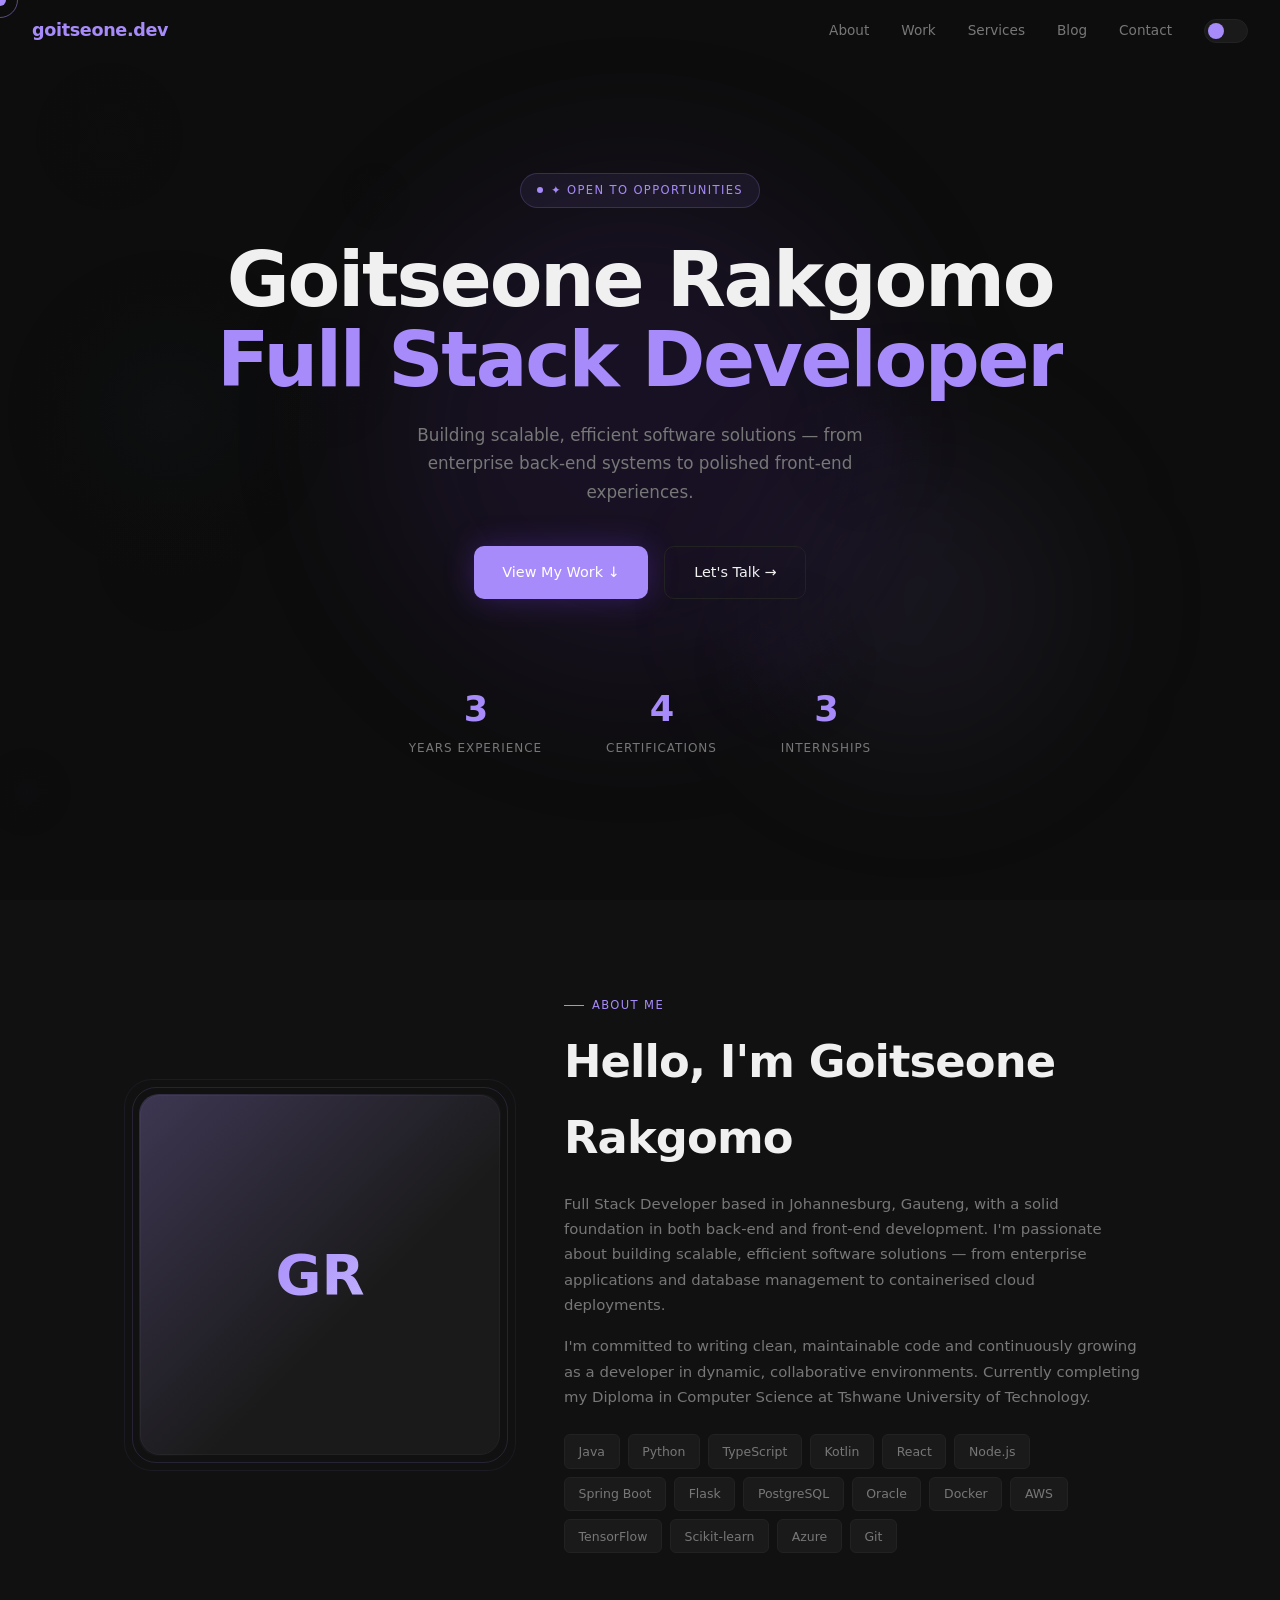
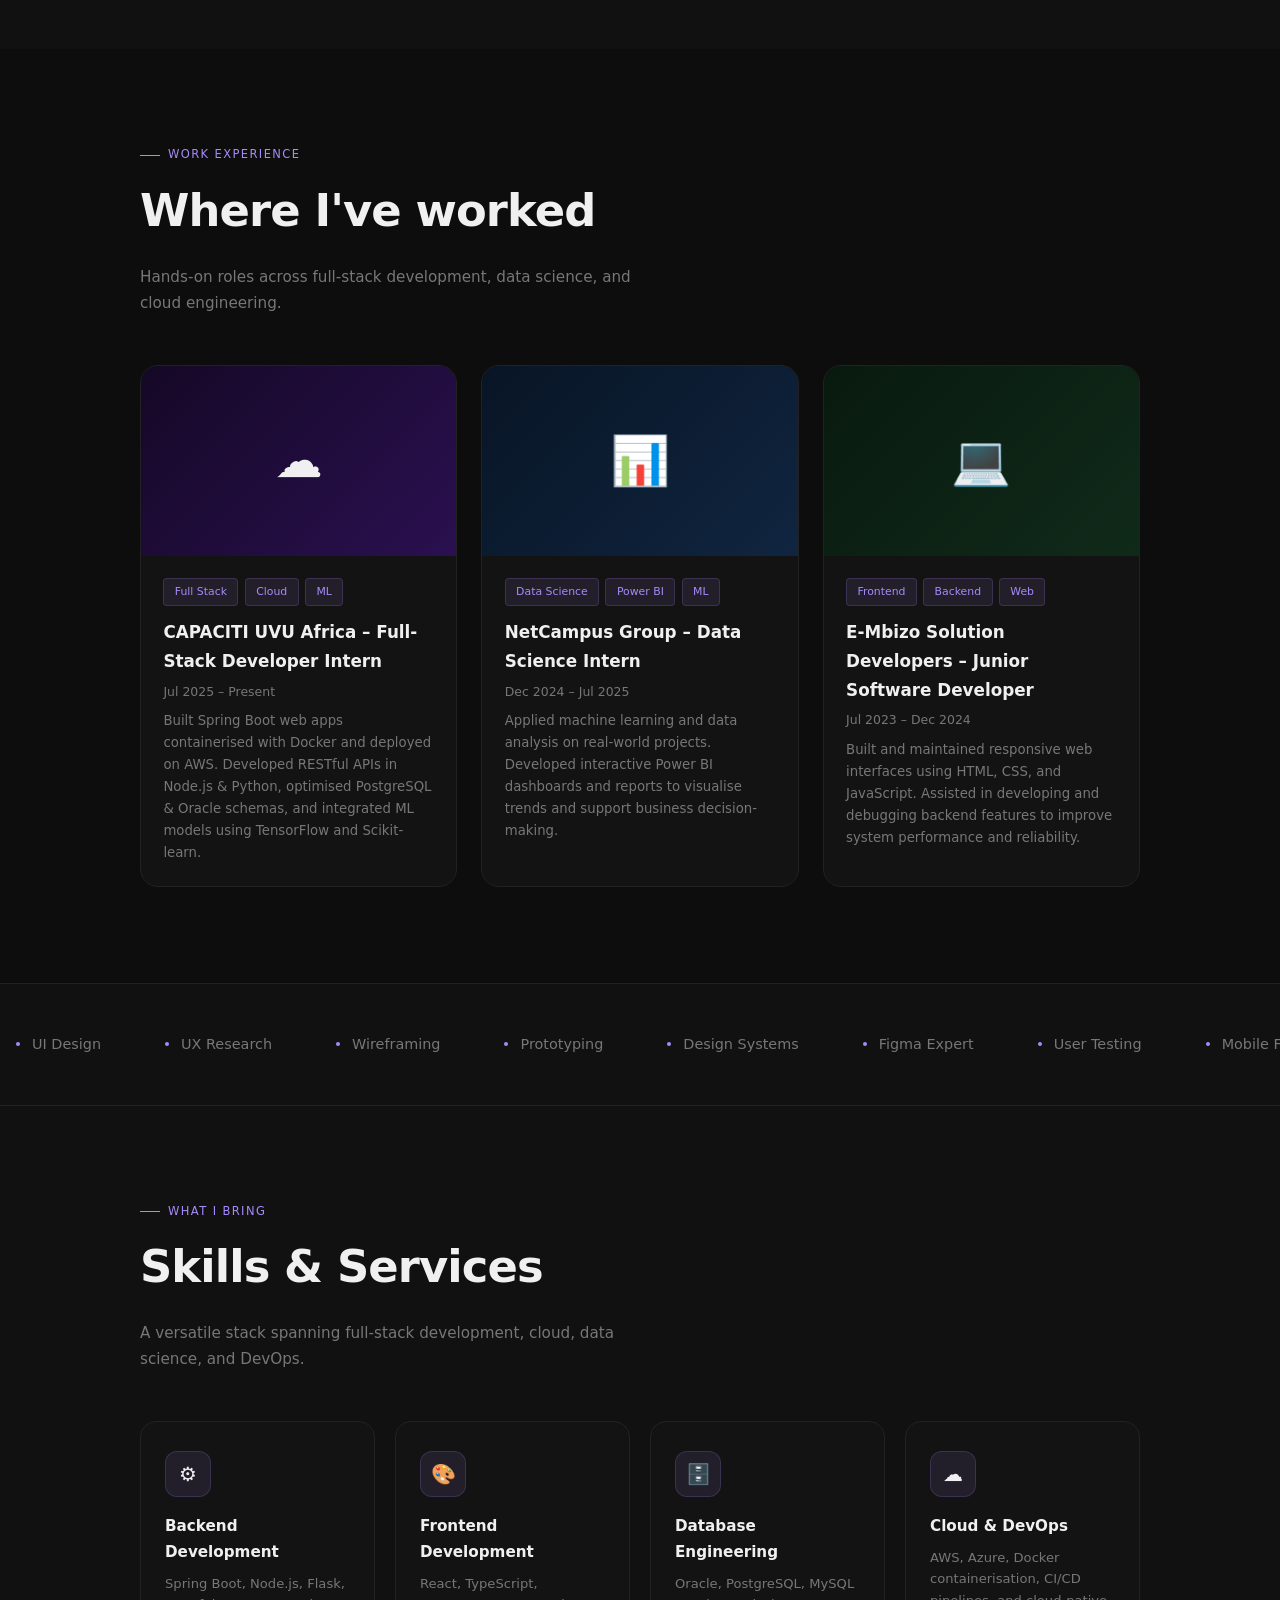
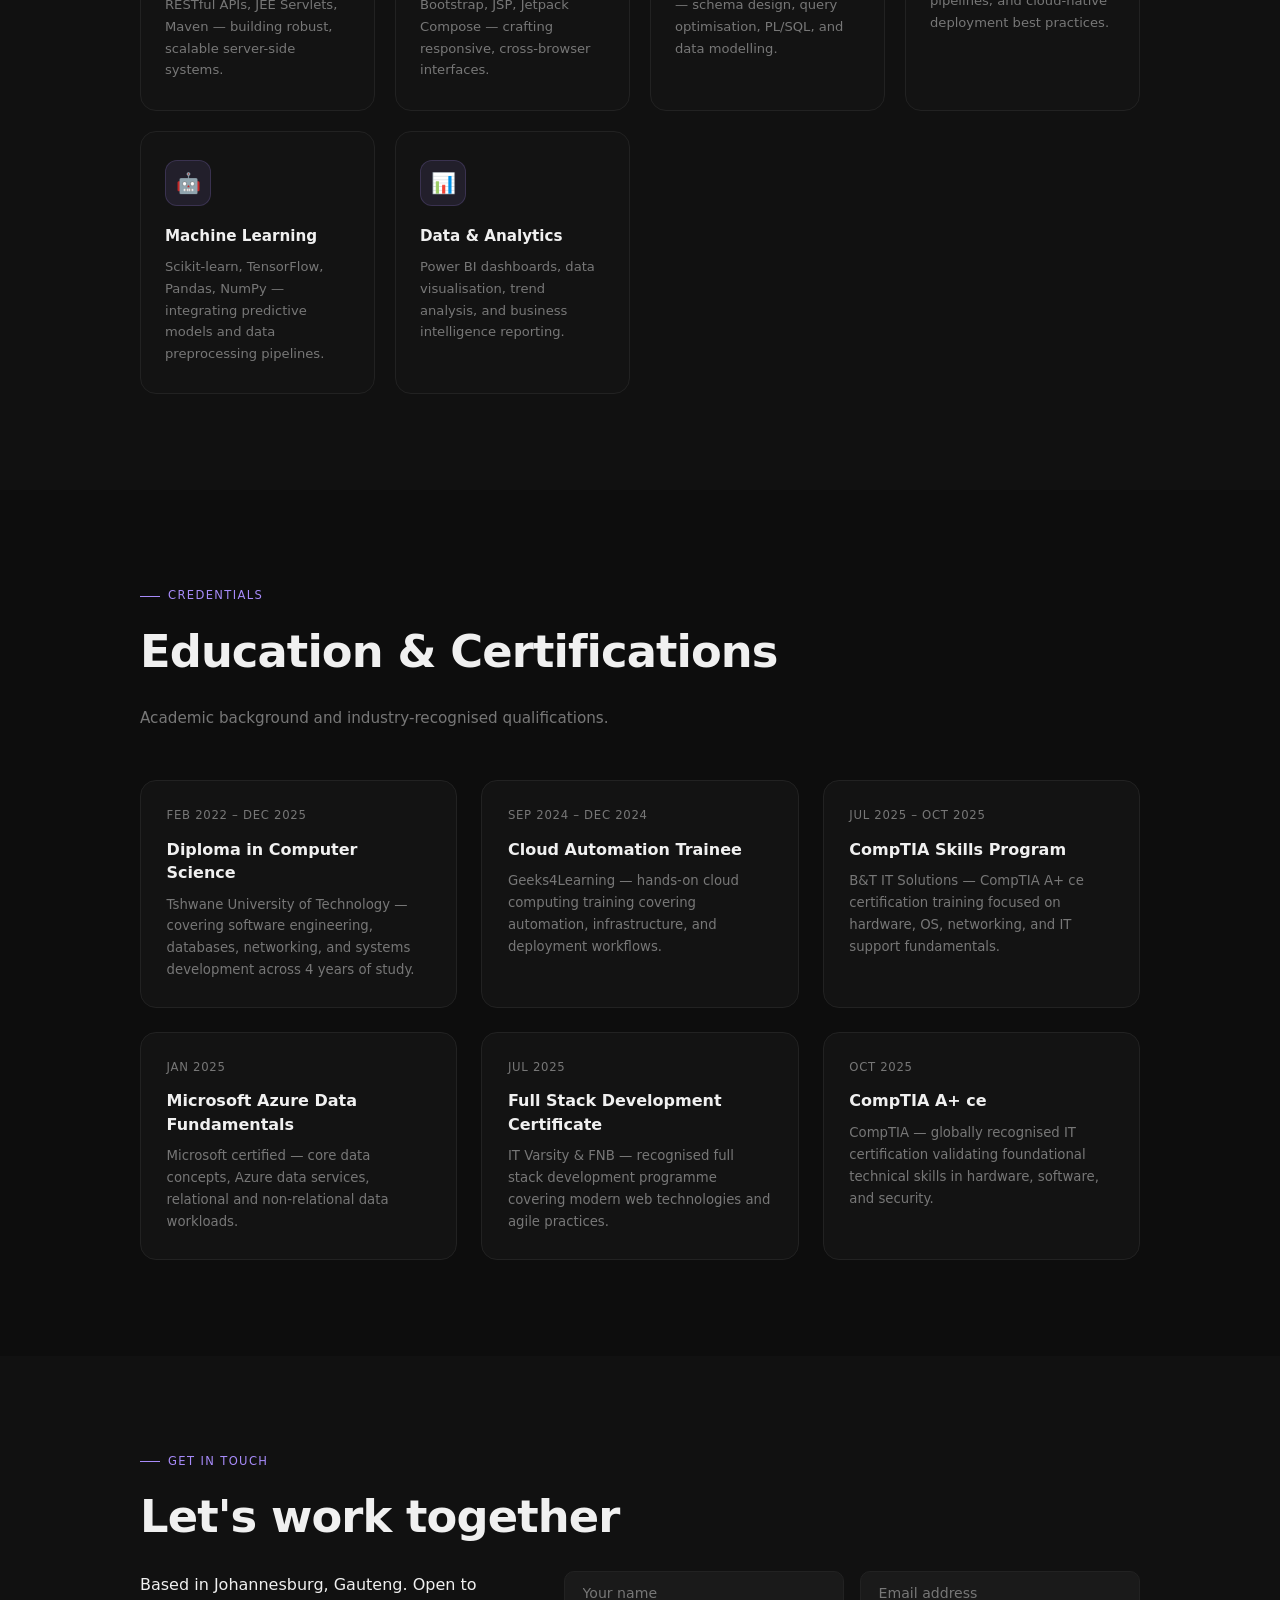
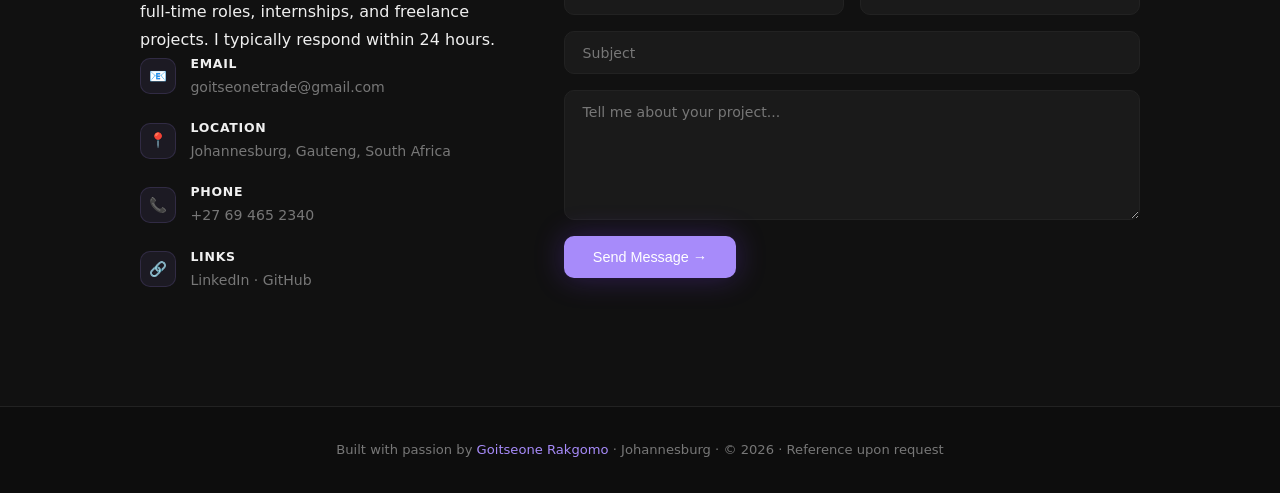
==== index.html @ d685e306 "Implement feature X to enhance user experience and optimize performance" ====
<!DOCTYPE html>
<html lang="en" data-theme="dark">
<head>
<meta charset="UTF-8"/>
<meta name="viewport" content="width=device-width, initial-scale=1.0"/>
<title>Alex Morgan – UI/UX Designer</title>
<style>
*{margin:0;padding:0;box-sizing:border-box}
:root{
  --bg:#0d0d0d;--bg2:#111;--bg3:#1a1a1a;--card:#131313;
  --text:#f0f0f0;--muted:#777;--border:#222;
  --accent:#a78bfa;--accent2:#7c3aed;
  --nav-bg:rgba(13,13,13,.88);
}
[data-theme="light"]{
  --bg:#e8f4fd;--bg2:#ddeefa;--bg3:#cce5f7;--card:#f0f8ff;
  --text:#1a2a3a;--muted:#5a7a9a;--border:#b8d8f0;
  --accent:#2563eb;--accent2:#1d4ed8;
  --nav-bg:rgba(220,238,255,.88);
}
html{scroll-behavior:smooth}
body{background:var(--bg);color:var(--text);font-family:'Segoe UI',system-ui,sans-serif;line-height:1.7;overflow-x:hidden;transition:background .5s,color .5s}
a{color:inherit;text-decoration:none}

/* CANVAS */
#sky{position:fixed;inset:0;pointer-events:none;z-index:0}

/* CURSOR */
#cursor{position:fixed;width:12px;height:12px;background:var(--accent);border-radius:50%;pointer-events:none;z-index:9999;transform:translate(-50%,-50%);transition:width .3s,height .3s}
#cursor-ring{position:fixed;width:36px;height:36px;border:1px solid rgba(167,139,250,.5);border-radius:50%;pointer-events:none;z-index:9998;transform:translate(-50%,-50%);transition:width .3s,height .3s,border-color .3s}
[data-theme="light"] #cursor-ring{border-color:rgba(37,99,235,.4)}

/* SCROLL PROGRESS */
#progress{position:fixed;top:0;left:0;height:2px;background:linear-gradient(90deg,var(--accent2),var(--accent));z-index:9999;width:0%}

/* NAV */
nav{position:fixed;top:0;width:100%;z-index:100;padding:1rem 2rem;display:flex;justify-content:space-between;align-items:center;transition:background .4s,backdrop-filter .4s,border-bottom .4s}
nav.scrolled{background:var(--nav-bg);backdrop-filter:blur(16px);border-bottom:1px solid var(--border)}
.nav-logo{font-size:1.1rem;font-weight:700;color:var(--accent);letter-spacing:-.02em}
.nav-links{display:flex;gap:2rem;align-items:center}
.nav-links a{font-size:.85rem;color:var(--muted);transition:color .2s;position:relative}
.nav-links a::after{content:'';position:absolute;bottom:-2px;left:0;width:0;height:1px;background:var(--accent);transition:width .3s}
.nav-links a:hover{color:var(--text)}
.nav-links a:hover::after{width:100%}

/* THEME TOGGLE */
.theme-toggle{width:44px;height:24px;border-radius:999px;border:1px solid var(--border);background:var(--bg3);cursor:pointer;position:relative;transition:background .3s,border .3s;flex-shrink:0}
.theme-toggle::after{content:'';position:absolute;top:3px;left:3px;width:16px;height:16px;border-radius:50%;background:var(--accent);transition:transform .35s,background .3s}
[data-theme="light"] .theme-toggle::after{transform:translateX(20px)}

/* HERO */
#hero{min-height:100vh;display:flex;align-items:center;justify-content:center;text-align:center;padding:6rem 2rem 4rem;position:relative;z-index:1}
.hero-orb{position:absolute;border-radius:50%;filter:blur(80px);pointer-events:none;animation:orbFloat 8s ease-in-out infinite}
.orb1{width:500px;height:500px;background:rgba(124,58,237,.1);top:20%;left:30%;animation-delay:0s}
.orb2{width:300px;height:300px;background:rgba(167,139,250,.07);top:50%;left:60%;animation-delay:-3s}
[data-theme="light"] .orb1{background:rgba(37,99,235,.07)}
[data-theme="light"] .orb2{background:rgba(96,165,250,.06)}
@keyframes orbFloat{0%,100%{transform:translateY(0)}50%{transform:translateY(-28px)}}

.hero-tag{display:inline-flex;align-items:center;gap:.5rem;background:rgba(167,139,250,.08);border:1px solid rgba(167,139,250,.2);color:var(--accent);font-size:.72rem;letter-spacing:.12em;text-transform:uppercase;padding:.4rem 1rem;border-radius:999px;margin-bottom:2rem;animation:fadeUp .8s ease both}
[data-theme="light"] .hero-tag{background:rgba(37,99,235,.07);border-color:rgba(37,99,235,.2)}
.hero-tag::before{content:'';width:6px;height:6px;border-radius:50%;background:var(--accent);animation:blink 2s ease-in-out infinite}
@keyframes blink{0%,100%{opacity:1}50%{opacity:.3}}

.hero-name{font-size:clamp(2.8rem,6vw,5rem);font-weight:800;line-height:1.05;margin-bottom:1.25rem;letter-spacing:-.03em;animation:fadeUp .8s .15s ease both}
.hero-name .line{display:block;overflow:hidden}
.hero-name .word{display:inline-block;animation:slideUp .9s ease both}
.hero-name .w2{animation-delay:.1s}.hero-name .w3{animation-delay:.2s;color:var(--accent)}.hero-name .w4{animation-delay:.3s;color:var(--accent)}
@keyframes slideUp{from{transform:translateY(110%);opacity:0}to{transform:translateY(0);opacity:1}}
@keyframes fadeUp{from{opacity:0;transform:translateY(20px)}to{opacity:1;transform:translateY(0)}}

.hero-sub{font-size:1.05rem;color:var(--muted);max-width:460px;margin:0 auto 2.5rem;animation:fadeUp .8s .4s ease both}
.hero-btns{display:flex;gap:1rem;justify-content:center;flex-wrap:wrap;animation:fadeUp .8s .55s ease both}
.btn{display:inline-flex;align-items:center;gap:.5rem;padding:.8rem 1.8rem;border-radius:10px;font-size:.9rem;font-weight:500;transition:all .25s;cursor:pointer;border:none;position:relative;overflow:hidden}
.btn-primary{background:var(--accent);color:#fff;box-shadow:0 0 30px rgba(124,58,237,.3)}
.btn-primary:hover{transform:translateY(-2px);box-shadow:0 0 45px rgba(124,58,237,.5)}
[data-theme="light"] .btn-primary{box-shadow:0 4px 20px rgba(37,99,235,.3)}
.btn-outline{background:transparent;color:var(--text);border:1px solid var(--border)}
.btn-outline:hover{border-color:var(--accent);color:var(--accent);transform:translateY(-2px)}
.hero-stats{display:flex;gap:4rem;justify-content:center;margin-top:5rem;animation:fadeUp .8s .7s ease both}
.stat-num{font-size:2.2rem;font-weight:800;color:var(--accent);letter-spacing:-.03em}
.stat-label{font-size:.75rem;color:var(--muted);text-transform:uppercase;letter-spacing:.08em}

/* SCROLL REVEAL */
.reveal{opacity:0;transform:translateY(40px);transition:opacity .7s ease,transform .7s ease}
.reveal.visible{opacity:1;transform:translateY(0)}
.reveal-left{opacity:0;transform:translateX(-40px);transition:opacity .7s ease,transform .7s ease}
.reveal-left.visible{opacity:1;transform:translateX(0)}
.reveal-right{opacity:0;transform:translateX(40px);transition:opacity .7s ease,transform .7s ease}
.reveal-right.visible{opacity:1;transform:translateX(0)}
.delay-1{transition-delay:.1s}.delay-2{transition-delay:.2s}.delay-3{transition-delay:.3s}
.delay-4{transition-delay:.4s}.delay-5{transition-delay:.5s}.delay-6{transition-delay:.6s}

/* SECTIONS */
section{padding:6rem 2rem;position:relative;z-index:1}
.container{max-width:1000px;margin:0 auto}
.section-tag{font-size:.72rem;text-transform:uppercase;letter-spacing:.12em;color:var(--accent);margin-bottom:.5rem;display:flex;align-items:center;gap:.5rem}
.section-tag::before{content:'';width:20px;height:1px;background:var(--accent)}
.section-title{font-size:clamp(1.8rem,4vw,2.8rem);font-weight:800;margin-bottom:1rem;letter-spacing:-.02em}
.section-sub{color:var(--muted);max-width:500px;margin-bottom:3rem;font-size:.95rem}

/* ABOUT */
#about{background:var(--bg2)}
.about-grid{display:grid;grid-template-columns:1fr 1.6fr;gap:4rem;align-items:center}
.avatar-wrap{position:relative}
.avatar{width:100%;aspect-ratio:1;border-radius:20px;background:var(--bg3);border:1px solid var(--border);display:flex;align-items:center;justify-content:center;transition:transform .4s,background .5s,border .5s}
.avatar:hover{transform:scale(1.02)}
.avatar::before{content:'';position:absolute;inset:-1px;border-radius:20px;background:linear-gradient(135deg,rgba(167,139,250,.25),transparent 60%);pointer-events:none}
[data-theme="light"] .avatar::before{background:linear-gradient(135deg,rgba(37,99,235,.15),transparent 60%)}
.avatar-initials{font-size:3.5rem;font-weight:800;background:linear-gradient(135deg,var(--accent),#c4b5fd);-webkit-background-clip:text;-webkit-text-fill-color:transparent}
[data-theme="light"] .avatar-initials{background:linear-gradient(135deg,#2563eb,#60a5fa);-webkit-background-clip:text}
.avatar-ring{position:absolute;inset:-8px;border-radius:24px;border:1px solid rgba(167,139,250,.15);animation:ringPulse 3s ease-in-out infinite}
.avatar-ring2{position:absolute;inset:-16px;border-radius:28px;border:1px solid rgba(167,139,250,.07);animation:ringPulse 3s 1s ease-in-out infinite}
@keyframes ringPulse{0%,100%{opacity:.6;transform:scale(1)}50%{opacity:1;transform:scale(1.01)}}
.skills{display:flex;flex-wrap:wrap;gap:.5rem;margin-top:1.5rem}
.skill{background:var(--bg3);border:1px solid var(--border);color:var(--muted);font-size:.78rem;padding:.35rem .85rem;border-radius:6px;transition:all .2s;cursor:default}
.skill:hover{border-color:var(--accent);color:var(--accent);transform:translateY(-2px)}

/* PROJECTS */
.proj-grid{display:grid;grid-template-columns:repeat(auto-fit,minmax(290px,1fr));gap:1.5rem}
.proj-card{background:var(--card);border:1px solid var(--border);border-radius:18px;overflow:hidden;transition:all .35s;cursor:pointer}
.proj-card:hover{border-color:var(--accent);transform:translateY(-8px);box-shadow:0 20px 60px rgba(124,58,237,.12)}
[data-theme="light"] .proj-card:hover{box-shadow:0 20px 60px rgba(37,99,235,.1)}
.proj-img{height:190px;display:flex;align-items:center;justify-content:center;font-size:3rem;position:relative;overflow:hidden}
.proj-img .icon{transition:transform .4s;display:inline-block}
.proj-card:hover .icon{transform:scale(1.2) rotate(-5deg)}
.p1{background:linear-gradient(135deg,#150826,#2a1050)}
.p2{background:linear-gradient(135deg,#081525,#102540)}
.p3{background:linear-gradient(135deg,#081a0e,#102a1a)}
[data-theme="light"] .p1{background:linear-gradient(135deg,#bfdbfe,#ddd6fe)}
[data-theme="light"] .p2{background:linear-gradient(135deg,#bae6fd,#bfdbfe)}
[data-theme="light"] .p3{background:linear-gradient(135deg,#bbf7d0,#bae6fd)}
.proj-body{padding:1.4rem}
.proj-tags{display:flex;gap:.4rem;flex-wrap:wrap;margin-bottom:.8rem}
.tag{font-size:.68rem;background:rgba(167,139,250,.1);color:var(--accent);padding:.22rem .65rem;border-radius:4px;border:1px solid rgba(167,139,250,.18)}
[data-theme="light"] .tag{background:rgba(37,99,235,.08);color:var(--accent);border-color:rgba(37,99,235,.2)}
.proj-title{font-size:1.05rem;font-weight:700;margin-bottom:.4rem}
.proj-desc{font-size:.83rem;color:var(--muted);line-height:1.65}
.proj-link{display:inline-flex;align-items:center;gap:.35rem;margin-top:1rem;font-size:.82rem;color:var(--accent);transition:gap .2s}
.proj-card:hover .proj-link{gap:.6rem}

/* SERVICES */
#services{background:var(--bg2)}
.svc-grid{display:grid;grid-template-columns:repeat(auto-fit,minmax(220px,1fr));gap:1.25rem}
.svc-card{background:var(--card);border:1px solid var(--border);border-radius:16px;padding:1.8rem 1.5rem;transition:all .3s;position:relative;overflow:hidden}
.svc-card::after{content:'';position:absolute;bottom:0;left:0;width:0;height:2px;background:linear-gradient(90deg,var(--accent2),var(--accent));transition:width .4s}
.svc-card:hover{border-color:var(--accent);transform:translateY(-4px)}
.svc-card:hover::after{width:100%}
.svc-icon{width:46px;height:46px;border-radius:12px;background:rgba(167,139,250,.1);border:1px solid rgba(167,139,250,.18);display:flex;align-items:center;justify-content:center;font-size:1.25rem;margin-bottom:1.1rem;transition:transform .3s}
[data-theme="light"] .svc-icon{background:rgba(37,99,235,.08);border-color:rgba(37,99,235,.18)}
.svc-card:hover .svc-icon{transform:scale(1.1) rotate(-5deg)}
.svc-name{font-weight:700;margin-bottom:.4rem;font-size:.95rem}
.svc-desc{font-size:.82rem;color:var(--muted);line-height:1.65}

/* MARQUEE */
.marquee-wrap{overflow:hidden;padding:3rem 0;border-top:1px solid var(--border);border-bottom:1px solid var(--border);background:var(--bg2)}
.marquee-track{display:flex;gap:2rem;width:max-content;animation:marquee 22s linear infinite}
.marquee-track:hover{animation-play-state:paused}
.marquee-item{font-size:.9rem;color:var(--muted);white-space:nowrap;display:flex;align-items:center;gap:.75rem;padding:0 1rem}
.marquee-dot{width:4px;height:4px;border-radius:50%;background:var(--accent)}
@keyframes marquee{from{transform:translateX(0)}to{transform:translateX(-50%)}}

/* BLOG */
.blog-grid{display:grid;grid-template-columns:repeat(auto-fit,minmax(280px,1fr));gap:1.5rem}
.blog-card{background:var(--card);border:1px solid var(--border);border-radius:16px;padding:1.6rem;transition:all .3s;position:relative;overflow:hidden}
.blog-card::before{content:'';position:absolute;top:0;left:0;right:0;height:1px;background:linear-gradient(90deg,transparent,var(--accent),transparent);transform:scaleX(0);transition:transform .4s}
.blog-card:hover{border-color:var(--accent);transform:translateY(-5px)}
.blog-card:hover::before{transform:scaleX(1)}
.blog-date{font-size:.73rem;color:var(--muted);margin-bottom:.7rem;text-transform:uppercase;letter-spacing:.06em}
.blog-title{font-size:1rem;font-weight:700;margin-bottom:.6rem;line-height:1.45}
.blog-excerpt{font-size:.83rem;color:var(--muted);line-height:1.65}
.blog-read{display:inline-flex;align-items:center;gap:.3rem;margin-top:1.1rem;font-size:.8rem;color:var(--accent);transition:gap .2s}
.blog-card:hover .blog-read{gap:.55rem}

/* CONTACT */
#contact{background:var(--bg2)}
.contact-wrap{display:grid;grid-template-columns:1fr 1.6fr;gap:4rem;align-items:start}
.contact-info p{color:var(--muted);margin-bottom:1.75rem;font-size:.93rem;line-height:1.75}
.contact-detail{display:flex;align-items:center;gap:.9rem;margin-bottom:1.1rem;font-size:.88rem;color:var(--muted)}
.contact-detail strong{color:var(--text);display:block;font-size:.78rem;text-transform:uppercase;letter-spacing:.06em;margin-bottom:.1rem}
.contact-icon{width:36px;height:36px;border-radius:10px;background:rgba(167,139,250,.08);border:1px solid rgba(167,139,250,.15);display:flex;align-items:center;justify-content:center;font-size:.9rem;flex-shrink:0}
[data-theme="light"] .contact-icon{background:rgba(37,99,235,.07);border-color:rgba(37,99,235,.15)}
form{display:flex;flex-direction:column;gap:1rem}
.form-row{display:grid;grid-template-columns:1fr 1fr;gap:1rem}
input,textarea{background:var(--bg3);border:1px solid var(--border);border-radius:10px;padding:.8rem 1.1rem;color:var(--text);font-size:.88rem;font-family:inherit;width:100%;outline:none;transition:border-color .25s,box-shadow .25s,background .5s}
input:focus,textarea:focus{border-color:var(--accent);box-shadow:0 0 0 3px rgba(167,139,250,.08)}
textarea{resize:vertical;min-height:130px}
::placeholder{color:var(--muted)}

footer{border-top:1px solid var(--border);padding:2rem;text-align:center;color:var(--muted);font-size:.82rem;position:relative;z-index:1}
footer span{color:var(--accent)}

@media(max-width:640px){
  .about-grid,.contact-wrap{grid-template-columns:1fr}
  .form-row{grid-template-columns:1fr}
  .hero-stats{gap:2rem}
  nav{padding:.75rem 1rem}
  .nav-links{gap:1rem}
  #cursor,#cursor-ring{display:none}
}
</style>
</head>
<body>

<div id="progress"></div>
<div id="cursor"></div>
<div id="cursor-ring"></div>
<canvas id="sky"></canvas>

<nav id="navbar">
  <div class="nav-logo">goitseone.dev</div>
  <div class="nav-links">
    <a href="#about">About</a>
    <a href="#work">Work</a>
    <a href="#services">Services</a>
    <a href="#blog">Blog</a>
    <a href="#contact">Contact</a>
    <button class="theme-toggle" id="themeToggle" aria-label="Toggle theme"></button>
  </div>
</nav>

<section id="hero">
  <div class="hero-orb orb1"></div>
  <div class="hero-orb orb2"></div>
  <div>
    <div class="hero-tag">✦ Open to opportunities</div>
    <h1 class="hero-name">
      <span class="line"><span class="word w1">Goitseone</span> <span class="word w2">Rakgomo</span></span>
      <span class="line"><span class="word w3">Full Stack</span> <span class="word w4">Developer</span></span>
    </h1>
    <p class="hero-sub">Building scalable, efficient software solutions — from enterprise back-end systems to polished front-end experiences.</p>
    <div class="hero-btns">
      <a href="#work" class="btn btn-primary">View My Work ↓</a>
      <a href="#contact" class="btn btn-outline">Let's Talk →</a>
    </div>
    <div class="hero-stats">
      <div><div class="stat-num" data-count="3">0</div><div class="stat-label">Years Experience</div></div>
      <div><div class="stat-num" data-count="4">0</div><div class="stat-label">Certifications</div></div>
      <div><div class="stat-num" data-count="3">0</div><div class="stat-label">Internships</div></div>
    </div>
  </div>
</section>

<section id="about"><div class="container"><div class="about-grid">
  <div class="avatar-wrap reveal-left">
    <div class="avatar-ring2"></div><div class="avatar-ring"></div>
    <div class="avatar"><div class="avatar-initials">GR</div></div>
  </div>
  <div class="reveal-right">
    <div class="section-tag">About me</div>
    <h2 class="section-title">Hello, I'm Goitseone Rakgomo</h2>
    <p style="color:var(--muted);margin-bottom:1rem;font-size:.93rem">Full Stack Developer based in Johannesburg, Gauteng, with a solid foundation in both back-end and front-end development. I'm passionate about building scalable, efficient software solutions — from enterprise applications and database management to containerised cloud deployments.</p>
    <p style="color:var(--muted);font-size:.93rem">I'm committed to writing clean, maintainable code and continuously growing as a developer in dynamic, collaborative environments. Currently completing my Diploma in Computer Science at Tshwane University of Technology.</p>
    <div class="skills">
      <span class="skill">Java</span><span class="skill">Python</span><span class="skill">TypeScript</span><span class="skill">Kotlin</span>
      <span class="skill">React</span><span class="skill">Node.js</span><span class="skill">Spring Boot</span><span class="skill">Flask</span>
      <span class="skill">PostgreSQL</span><span class="skill">Oracle</span><span class="skill">Docker</span><span class="skill">AWS</span>
      <span class="skill">TensorFlow</span><span class="skill">Scikit-learn</span><span class="skill">Azure</span><span class="skill">Git</span>
    </div>
  </div>
</div></div></section>

<section id="work"><div class="container">
  <div class="reveal"><div class="section-tag">Work experience</div><h2 class="section-title">Where I've worked</h2><p class="section-sub">Hands-on roles across full-stack development, data science, and cloud engineering.</p></div>
  <div class="proj-grid">
    <div class="proj-card reveal delay-1">
      <div class="proj-img p1"><span class="icon">☁️</span></div>
      <div class="proj-body">
        <div class="proj-tags"><span class="tag">Full Stack</span><span class="tag">Cloud</span><span class="tag">ML</span></div>
        <div class="proj-title">CAPACITI UVU Africa – Full-Stack Developer Intern</div>
        <p class="proj-desc" style="font-size:.78rem;color:var(--muted);margin-bottom:.5rem">Jul 2025 – Present</p>
        <p class="proj-desc">Built Spring Boot web apps containerised with Docker and deployed on AWS. Developed RESTful APIs in Node.js & Python, optimised PostgreSQL & Oracle schemas, and integrated ML models using TensorFlow and Scikit-learn.</p>
      </div>
    </div>
    <div class="proj-card reveal delay-2">
      <div class="proj-img p2"><span class="icon">📊</span></div>
      <div class="proj-body">
        <div class="proj-tags"><span class="tag">Data Science</span><span class="tag">Power BI</span><span class="tag">ML</span></div>
        <div class="proj-title">NetCampus Group – Data Science Intern</div>
        <p class="proj-desc" style="font-size:.78rem;color:var(--muted);margin-bottom:.5rem">Dec 2024 – Jul 2025</p>
        <p class="proj-desc">Applied machine learning and data analysis on real-world projects. Developed interactive Power BI dashboards and reports to visualise trends and support business decision-making.</p>
      </div>
    </div>
    <div class="proj-card reveal delay-3">
      <div class="proj-img p3"><span class="icon">💻</span></div>
      <div class="proj-body">
        <div class="proj-tags"><span class="tag">Frontend</span><span class="tag">Backend</span><span class="tag">Web</span></div>
        <div class="proj-title">E-Mbizo Solution Developers – Junior Software Developer</div>
        <p class="proj-desc" style="font-size:.78rem;color:var(--muted);margin-bottom:.5rem">Jul 2023 – Dec 2024</p>
        <p class="proj-desc">Built and maintained responsive web interfaces using HTML, CSS, and JavaScript. Assisted in developing and debugging backend features to improve system performance and reliability.</p>
      </div>
    </div>
  </div>
</div></section>

<div class="marquee-wrap"><div class="marquee-track">
  <span class="marquee-item"><span class="marquee-dot"></span>UI Design</span><span class="marquee-item"><span class="marquee-dot"></span>UX Research</span><span class="marquee-item"><span class="marquee-dot"></span>Wireframing</span><span class="marquee-item"><span class="marquee-dot"></span>Prototyping</span><span class="marquee-item"><span class="marquee-dot"></span>Design Systems</span><span class="marquee-item"><span class="marquee-dot"></span>Figma Expert</span><span class="marquee-item"><span class="marquee-dot"></span>User Testing</span><span class="marquee-item"><span class="marquee-dot"></span>Mobile First</span><span class="marquee-item"><span class="marquee-dot"></span>Accessibility</span>
  <span class="marquee-item"><span class="marquee-dot"></span>UI Design</span><span class="marquee-item"><span class="marquee-dot"></span>UX Research</span><span class="marquee-item"><span class="marquee-dot"></span>Wireframing</span><span class="marquee-item"><span class="marquee-dot"></span>Prototyping</span><span class="marquee-item"><span class="marquee-dot"></span>Design Systems</span><span class="marquee-item"><span class="marquee-dot"></span>Figma Expert</span><span class="marquee-item"><span class="marquee-dot"></span>User Testing</span><span class="marquee-item"><span class="marquee-dot"></span>Mobile First</span><span class="marquee-item"><span class="marquee-dot"></span>Accessibility</span>
</div></div>

<section id="services"><div class="container">
  <div class="reveal"><div class="section-tag">What I bring</div><h2 class="section-title">Skills & Services</h2><p class="section-sub">A versatile stack spanning full-stack development, cloud, data science, and DevOps.</p></div>
  <div class="svc-grid">
    <div class="svc-card reveal delay-1"><div class="svc-icon">⚙️</div><div class="svc-name">Backend Development</div><p class="svc-desc">Spring Boot, Node.js, Flask, RESTful APIs, JEE Servlets, Maven — building robust, scalable server-side systems.</p></div>
    <div class="svc-card reveal delay-2"><div class="svc-icon">🎨</div><div class="svc-name">Frontend Development</div><p class="svc-desc">React, TypeScript, Bootstrap, JSP, Jetpack Compose — crafting responsive, cross-browser interfaces.</p></div>
    <div class="svc-card reveal delay-3"><div class="svc-icon">🗄️</div><div class="svc-name">Database Engineering</div><p class="svc-desc">Oracle, PostgreSQL, MySQL — schema design, query optimisation, PL/SQL, and data modelling.</p></div>
    <div class="svc-card reveal delay-4"><div class="svc-icon">☁️</div><div class="svc-name">Cloud & DevOps</div><p class="svc-desc">AWS, Azure, Docker containerisation, CI/CD pipelines, and cloud-native deployment best practices.</p></div>
    <div class="svc-card reveal delay-5"><div class="svc-icon">🤖</div><div class="svc-name">Machine Learning</div><p class="svc-desc">Scikit-learn, TensorFlow, Pandas, NumPy — integrating predictive models and data preprocessing pipelines.</p></div>
    <div class="svc-card reveal delay-6"><div class="svc-icon">📊</div><div class="svc-name">Data & Analytics</div><p class="svc-desc">Power BI dashboards, data visualisation, trend analysis, and business intelligence reporting.</p></div>
  </div>
</div></section>

<section id="blog"><div class="container">
  <div class="reveal"><div class="section-tag">Credentials</div><h2 class="section-title">Education & Certifications</h2><p class="section-sub">Academic background and industry-recognised qualifications.</p></div>
  <div class="blog-grid">
    <div class="blog-card reveal delay-1">
      <div class="blog-date">Feb 2022 – Dec 2025</div>
      <div class="blog-title">Diploma in Computer Science</div>
      <p class="blog-excerpt">Tshwane University of Technology — covering software engineering, databases, networking, and systems development across 4 years of study.</p>
    </div>
    <div class="blog-card reveal delay-2">
      <div class="blog-date">Sep 2024 – Dec 2024</div>
      <div class="blog-title">Cloud Automation Trainee</div>
      <p class="blog-excerpt">Geeks4Learning — hands-on cloud computing training covering automation, infrastructure, and deployment workflows.</p>
    </div>
    <div class="blog-card reveal delay-3">
      <div class="blog-date">Jul 2025 – Oct 2025</div>
      <div class="blog-title">CompTIA Skills Program</div>
      <p class="blog-excerpt">B&T IT Solutions — CompTIA A+ ce certification training focused on hardware, OS, networking, and IT support fundamentals.</p>
    </div>
    <div class="blog-card reveal delay-1">
      <div class="blog-date">Jan 2025</div>
      <div class="blog-title">Microsoft Azure Data Fundamentals</div>
      <p class="blog-excerpt">Microsoft certified — core data concepts, Azure data services, relational and non-relational data workloads.</p>
    </div>
    <div class="blog-card reveal delay-2">
      <div class="blog-date">Jul 2025</div>
      <div class="blog-title">Full Stack Development Certificate</div>
      <p class="blog-excerpt">IT Varsity & FNB — recognised full stack development programme covering modern web technologies and agile practices.</p>
    </div>
    <div class="blog-card reveal delay-3">
      <div class="blog-date">Oct 2025</div>
      <div class="blog-title">CompTIA A+ ce</div>
      <p class="blog-excerpt">CompTIA — globally recognised IT certification validating foundational technical skills in hardware, software, and security.</p>
    </div>
  </div>
</div></section>

<section id="contact"><div class="container">
  <div class="reveal"><div class="section-tag">Get in touch</div><h2 class="section-title">Let's work together</h2></div>
  <div class="contact-wrap">
    <div class="reveal-left">
      <p>Based in Johannesburg, Gauteng. Open to full-time roles, internships, and freelance projects. I typically respond within 24 hours.</p>
      <div class="contact-detail"><div class="contact-icon">📧</div><div><strong>Email</strong>goitseonetrade@gmail.com</div></div>
      <div class="contact-detail"><div class="contact-icon">📍</div><div><strong>Location</strong>Johannesburg, Gauteng, South Africa</div></div>
      <div class="contact-detail"><div class="contact-icon">📞</div><div><strong>Phone</strong>+27 69 465 2340</div></div>
      <div class="contact-detail"><div class="contact-icon">🔗</div><div><strong>Links</strong>LinkedIn · GitHub</div></div>
    </div>
    <form onsubmit="return false" class="reveal-right">
      <div class="form-row"><input type="text" placeholder="Your name"/><input type="email" placeholder="Email address"/></div>
      <input type="text" placeholder="Subject"/>
      <textarea placeholder="Tell me about your project..."></textarea>
      <button type="submit" class="btn btn-primary" style="align-self:flex-start">Send Message →</button>
    </form>
  </div>
</div></section>

<footer><p>Built with passion by <span>Goitseone Rakgomo</span> · Johannesburg · © 2026 · Reference upon request</p></footer>

<script>
// THEME
const html=document.documentElement;
const toggleBtn=document.getElementById('themeToggle');
let isDark=true;
toggleBtn.addEventListener('click',()=>{
  isDark=!isDark;
  html.setAttribute('data-theme',isDark?'dark':'light');
});

// CURSOR
const cur=document.getElementById('cursor'),ring=document.getElementById('cursor-ring');
let mx=0,my=0,rx=0,ry=0;
document.addEventListener('mousemove',e=>{mx=e.clientX;my=e.clientY;cur.style.left=mx+'px';cur.style.top=my+'px'});
(function animRing(){rx+=(mx-rx)*.12;ry+=(my-ry)*.12;ring.style.left=Math.round(rx)+'px';ring.style.top=Math.round(ry)+'px';requestAnimationFrame(animRing)})();
document.querySelectorAll('a,.btn,.proj-card,.svc-card,.blog-card,.skill,.theme-toggle').forEach(el=>{
  el.addEventListener('mouseenter',()=>{cur.style.width='6px';cur.style.height='6px';ring.style.width='52px';ring.style.height='52px'});
  el.addEventListener('mouseleave',()=>{cur.style.width='12px';cur.style.height='12px';ring.style.width='36px';ring.style.height='36px'});
});

// SCROLL
const prog=document.getElementById('progress');
window.addEventListener('scroll',()=>{
  prog.style.width=(window.scrollY/(document.body.scrollHeight-window.innerHeight)*100)+'%';
  document.getElementById('navbar').classList.toggle('scrolled',window.scrollY>50);
  document.querySelector('.orb1').style.transform=`translateY(${window.scrollY*.08}px)`;
  document.querySelector('.orb2').style.transform=`translateY(${window.scrollY*.05}px)`;
});

// REVEAL
const obs=new IntersectionObserver(e=>e.forEach(x=>{if(x.isIntersecting)x.target.classList.add('visible')}),{threshold:.15});
document.querySelectorAll('.reveal,.reveal-left,.reveal-right').forEach(el=>obs.observe(el));

// COUNTERS
const cObs=new IntersectionObserver(entries=>{
  entries.forEach(e=>{
    if(!e.isIntersecting)return;
    const el=e.target,target=+el.dataset.count;
    let n=0;const step=target/50;
    const t=setInterval(()=>{n=Math.min(n+step,target);el.textContent=Math.floor(n)+(target>5?'+':'');if(n>=target)clearInterval(t)},30);
    cObs.unobserve(el);
  });
},{threshold:.5});
document.querySelectorAll('[data-count]').forEach(c=>cObs.observe(c));

// =============================================
// SKY / LIGHTNING ENGINE
// =============================================
const canvas=document.getElementById('sky'),ctx=canvas.getContext('2d');
let W,H;
function resize(){W=canvas.width=window.innerWidth;H=canvas.height=window.innerHeight}
resize();window.addEventListener('resize',resize);

// --- CLOUDS (light mode) ---
class Cloud{
  constructor(startOffscreen){this.reset(startOffscreen)}
  reset(offscreen){
    this.y=Math.random()*H*.5+20;
    this.x=offscreen?-400:Math.random()*W;
    this.speed=.15+Math.random()*.15;
    this.scale=.5+Math.random()*.85;
    this.alpha=.55+Math.random()*.35;
    this.puffs=[
      {rx:0,ry:0,r:48},{rx:-50,ry:14,r:36},{rx:50,ry:12,r:40},
      {rx:-28,ry:-18,r:30},{rx:30,ry:-16,r:28},{rx:0,ry:-24,r:22}
    ];
  }
  draw(){
    ctx.save();ctx.translate(this.x,this.y);ctx.scale(this.scale,this.scale);ctx.globalAlpha=this.alpha;
    this.puffs.forEach(p=>{ctx.beginPath();ctx.arc(p.rx,p.ry,p.r,0,Math.PI*2);ctx.fillStyle='rgba(255,255,255,0.92)';ctx.fill()});
    ctx.restore();
    this.x+=this.speed;
    if(this.x-400*this.scale>W)this.reset(true);
  }
}

// --- HOT AIR BALLOONS (light mode) ---
const BALLOON_COLORS=[
  ['#ff6b6b','#ffd93d','#6bcb77'],
  ['#a78bfa','#f472b6','#fbbf24'],
  ['#34d399','#60a5fa','#f87171'],
  ['#fb923c','#facc15','#e879f9'],
  ['#38bdf8','#f472b6','#86efac'],
];
class Balloon{
  constructor(offscreen){this.reset(offscreen)}
  reset(offscreen){
    this.colors=BALLOON_COLORS[Math.floor(Math.random()*BALLOON_COLORS.length)];
    this.x=Math.random()*W;
    this.y=offscreen?-220:-Math.random()*200;
    this.vy=.28+Math.random()*.2;   // float downward
    this.vx=(Math.random()-.5)*.35; // slight left/right skew
    this.scale=.55+Math.random()*.55;
    this.alpha=0; // fade in
    this.wobble=Math.random()*Math.PI*2;
    this.wobbleSpeed=.008+Math.random()*.006;
    this.swayAmp=1.2+Math.random()*1.5;
  }

  drawBalloon(x,y,s,alpha){
    ctx.save();
    ctx.translate(x,y);
    ctx.scale(s,s);
    ctx.globalAlpha=alpha;

    const [c1,c2,c3]=this.colors;
    // ---- envelope ----
    ctx.save();
    // shadow/glow
    ctx.shadowColor='rgba(0,0,0,.15)';ctx.shadowBlur=12;
    // main balloon shape (ellipse)
    ctx.beginPath();
    ctx.ellipse(0,-60,38,52,0,0,Math.PI*2);
    // gradient fill with stripes
    const grad=ctx.createLinearGradient(-38,-112,38,-8);
    grad.addColorStop(0,c1);grad.addColorStop(.38,c2);grad.addColorStop(1,c3);
    ctx.fillStyle=grad;ctx.fill();
    ctx.restore();

    // stripe overlay (vertical panels)
    ctx.save();
    ctx.beginPath();ctx.ellipse(0,-60,38,52,0,0,Math.PI*2);ctx.clip();
    const stripeW=15;
    for(let i=-3;i<=3;i++){
      ctx.fillStyle=i%2===0?'rgba(255,255,255,.13)':'rgba(0,0,0,.07)';
      ctx.fillRect(i*stripeW-7,-116,stripeW,-8+116);
    }
    ctx.restore();

    // highlight sheen
    ctx.save();
    ctx.beginPath();ctx.ellipse(-10,-70,14,22,-.4,0,Math.PI*2);
    ctx.fillStyle='rgba(255,255,255,.25)';ctx.fill();ctx.restore();

    // ---- neck / opening ----
    ctx.beginPath();
    ctx.moveTo(-10,-8);ctx.lineTo(-6,-18);ctx.lineTo(6,-18);ctx.lineTo(10,-8);
    ctx.fillStyle='rgba(0,0,0,.18)';ctx.fill();

    // ---- ropes (4 lines from bottom of balloon to basket) ----
    ctx.strokeStyle='rgba(120,80,30,.65)';ctx.lineWidth=.8;
    [[-18,-8],[-8,-8],[8,-8],[18,-8]].forEach(([rx])=>{
      ctx.beginPath();ctx.moveTo(rx,-8);ctx.lineTo(rx*.4,28);ctx.stroke();
    });

    // ---- basket ----
    ctx.save();
    // wicker body
    const bw=24,bh=18;
    ctx.beginPath();
    ctx.roundRect(-bw/2,20,bw,bh,3);
    ctx.fillStyle='#b5722a';ctx.fill();
    ctx.strokeStyle='#7c4a15';ctx.lineWidth=1;ctx.stroke();
    // basket weave lines
    ctx.strokeStyle='rgba(0,0,0,.2)';ctx.lineWidth=.7;
    for(let i=1;i<3;i++){ctx.beginPath();ctx.moveTo(-bw/2,20+i*(bh/3));ctx.lineTo(bw/2,20+i*(bh/3));ctx.stroke()}
    for(let i=1;i<4;i++){ctx.beginPath();ctx.moveTo(-bw/2+i*(bw/4),20);ctx.lineTo(-bw/2+i*(bw/4),20+bh);ctx.stroke()}
    // basket rim
    ctx.beginPath();ctx.roundRect(-bw/2-2,18,bw+4,5,2);
    ctx.fillStyle='#c97f2e';ctx.fill();ctx.restore();

    // ---- flame (burner glow) ----
    ctx.save();
    const flicker=Math.sin(Date.now()*.018)*2;
    const fg=ctx.createRadialGradient(0,-10,0,0,-10,10+flicker);
    fg.addColorStop(0,'rgba(255,220,60,.9)');fg.addColorStop(.5,'rgba(255,120,20,.55)');fg.addColorStop(1,'rgba(255,60,0,0)');
    ctx.fillStyle=fg;ctx.beginPath();ctx.ellipse(0,-10,8+flicker*.3,10+flicker,0,0,Math.PI*2);ctx.fill();
    ctx.restore();

    ctx.restore();
  }

  draw(){
    this.wobble+=this.wobbleSpeed;
    const sway=Math.sin(this.wobble)*this.swayAmp;
    this.x+=this.vx+sway*.012;
    this.y+=this.vy;
    // fade in at top, fade out near bottom
    if(this.y<80)this.alpha=Math.min(1,this.alpha+.015);
    else if(this.y>H-150)this.alpha=Math.max(0,this.alpha-.018);
    else this.alpha=Math.min(1,this.alpha+.01);
    // gentle rotation with wobble
    const tilt=Math.sin(this.wobble*.7)*.04;
    ctx.save();ctx.translate(this.x,this.y);ctx.rotate(tilt);ctx.translate(-this.x,-this.y);
    this.drawBalloon(this.x,this.y,this.scale,this.alpha);
    ctx.restore();
    if(this.y>H+230)this.reset(true);
  }
}

// --- LIGHTNING BOLT (dark mode) ---
function boltPoints(x1,y1,x2,y2,spread,depth){
  if(depth===0)return[[x1,y1],[x2,y2]];
  const mx=(x1+x2)/2+(Math.random()-.5)*spread;
  const my=(y1+y2)/2+(Math.random()-.5)*spread;
  return[...boltPoints(x1,y1,mx,my,spread/2,depth-1),...boltPoints(mx,my,x2,y2,spread/2,depth-1).slice(1)];
}

class Bolt{
  constructor(){this.init()}
  init(){
    const side=Math.random();
    if(side<.6){this.sx=Math.random()*W;this.sy=0;}
    else if(side<.8){this.sx=0;this.sy=Math.random()*H*.4;}
    else{this.sx=W;this.sy=Math.random()*H*.4;}
    this.ex=this.sx+(Math.random()-.5)*500;
    this.ey=this.sy+Math.random()*H*.7+150;
    this.pts=boltPoints(this.sx,this.sy,this.ex,this.ey,200+Math.random()*120,8);
    this.life=0;
    this.maxLife=30+Math.floor(Math.random()*14);
    this.width=1.4+Math.random()*1.2;
    this.color=Math.random()<.65?'167,139,250':'100,210,255';
    this.branches=[];
    for(let i=0;i<4+Math.floor(Math.random()*3);i++){
      const si=Math.floor(Math.random()*(this.pts.length-5))+2;
      const[bx,by]=this.pts[si];
      this.branches.push({pts:boltPoints(bx,by,bx+(Math.random()-.5)*300,by+Math.random()*220+80,100,6),life:0,maxLife:10});
    }
    this.dead=false;
  }
  draw(){
    if(this.dead)return;
    const t=this.life/this.maxLife;
    const a=t<.2?t/.2:(1-t)*.9+.05;
    // glow
    ctx.save();ctx.shadowBlur=22;ctx.shadowColor=`rgba(${this.color},${a*.6})`;
    ctx.strokeStyle=`rgba(${this.color},${a*.22})`;ctx.lineWidth=this.width*5;ctx.lineCap='round';ctx.lineJoin='round';
    ctx.beginPath();this.pts.forEach(([x,y],i)=>i?ctx.lineTo(x,y):ctx.moveTo(x,y));ctx.stroke();ctx.restore();
    // core white
    ctx.strokeStyle=`rgba(255,255,255,${a*.88})`;ctx.lineWidth=this.width*.5;ctx.lineCap='round';
    ctx.beginPath();this.pts.forEach(([x,y],i)=>i?ctx.lineTo(x,y):ctx.moveTo(x,y));ctx.stroke();
    // color layer
    ctx.strokeStyle=`rgba(${this.color},${a*.7})`;ctx.lineWidth=this.width*1.6;
    ctx.beginPath();this.pts.forEach(([x,y],i)=>i?ctx.lineTo(x,y):ctx.moveTo(x,y));ctx.stroke();
    // branches
    this.branches.forEach(b=>{
      if(b.life>=b.maxLife)return;
      const bt=b.life/b.maxLife,ba=(bt<.2?bt/.2:(1-bt))*.5*a;
      ctx.strokeStyle=`rgba(${this.color},${ba})`;ctx.lineWidth=this.width*.8;
      ctx.beginPath();b.pts.forEach(([x,y],i)=>i?ctx.lineTo(x,y):ctx.moveTo(x,y));ctx.stroke();
      b.life++;
    });
    this.life++;
    if(this.life>this.maxLife)this.dead=true;
  }
}

// --- AMBIENT FLARES (dark mode) ---
class Flare{
  constructor(){this.reset()}
  reset(){this.x=Math.random()*W;this.y=Math.random()*H;this.r=Math.random()*140+50;this.life=0;this.maxLife=70+Math.floor(Math.random()*90);this.color=Math.random()<.6?'124,58,237':'80,180,255'}
  draw(){
    const t=this.life/this.maxLife,a=t<.3?t/.3*.055:(1-t)*.055;
    const g=ctx.createRadialGradient(this.x,this.y,0,this.x,this.y,this.r);
    g.addColorStop(0,`rgba(${this.color},${a})`);g.addColorStop(1,'rgba(0,0,0,0)');
    ctx.fillStyle=g;ctx.beginPath();ctx.arc(this.x,this.y,this.r,0,Math.PI*2);ctx.fill();
    this.life++;if(this.life>this.maxLife)this.reset();
  }
}

const clouds=Array.from({length:9},()=>new Cloud(false));
const balloons=Array.from({length:5},()=>new Balloon(false));
const flares=Array.from({length:8},()=>new Flare());
let activeBolts=[],lastStrike=0;

function spawnStrike(){
  for(let i=0;i<3;i++){
    setTimeout(()=>{const b=new Bolt();activeBolts.push(b)},i*320);
  }
}

function drawSky(){
  ctx.clearRect(0,0,W,H);
  if(!isDark){
    // blue sky gradient background on canvas
    const grad=ctx.createLinearGradient(0,0,0,H);
    grad.addColorStop(0,'rgba(96,165,250,.18)');
    grad.addColorStop(1,'rgba(147,197,253,.05)');
    ctx.fillStyle=grad;ctx.fillRect(0,0,W,H);
    clouds.forEach(c=>c.draw());
    balloons.forEach(b=>b.draw());
  } else {
    flares.forEach(f=>f.draw());
    const now=performance.now();
    if(now-lastStrike>3500){spawnStrike();lastStrike=now}
    activeBolts=activeBolts.filter(b=>{b.draw();return!b.dead});
  }
  requestAnimationFrame(drawSky);
}
drawSky();
</script>
</body>
</html>
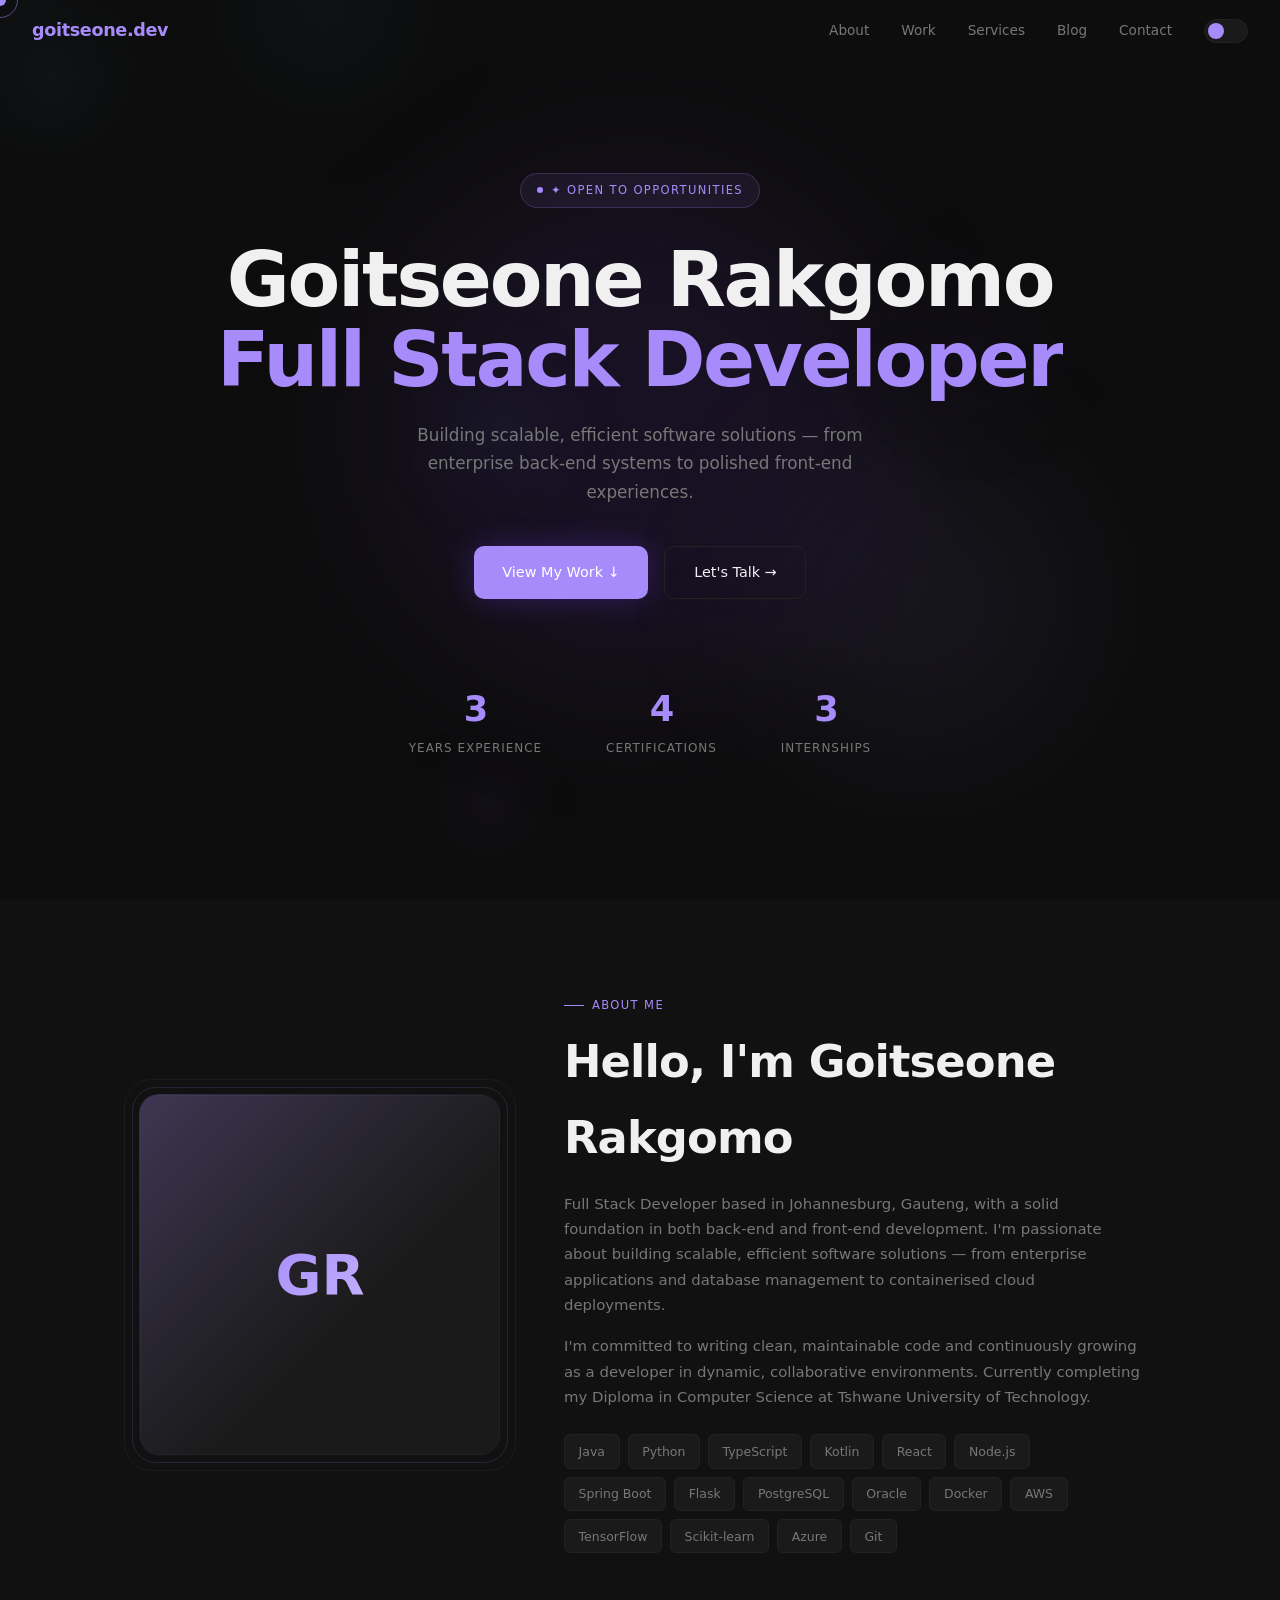
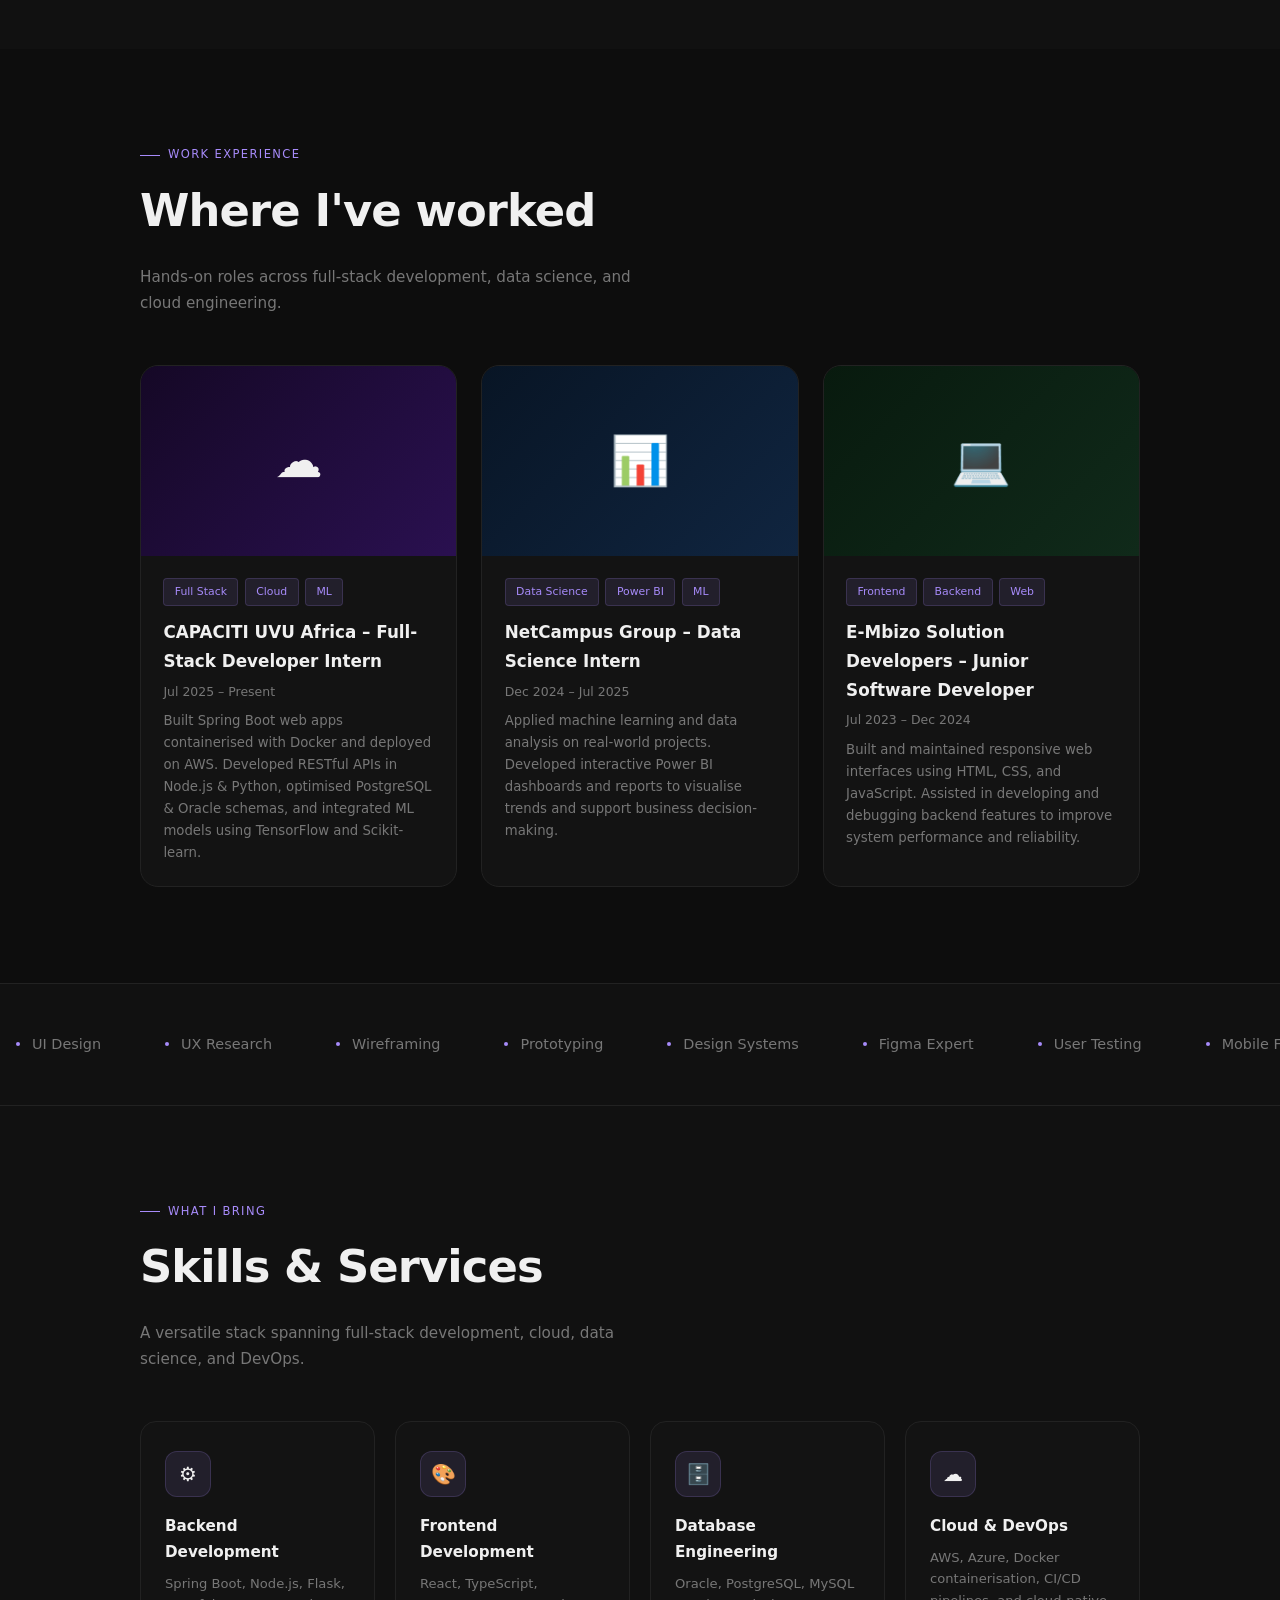
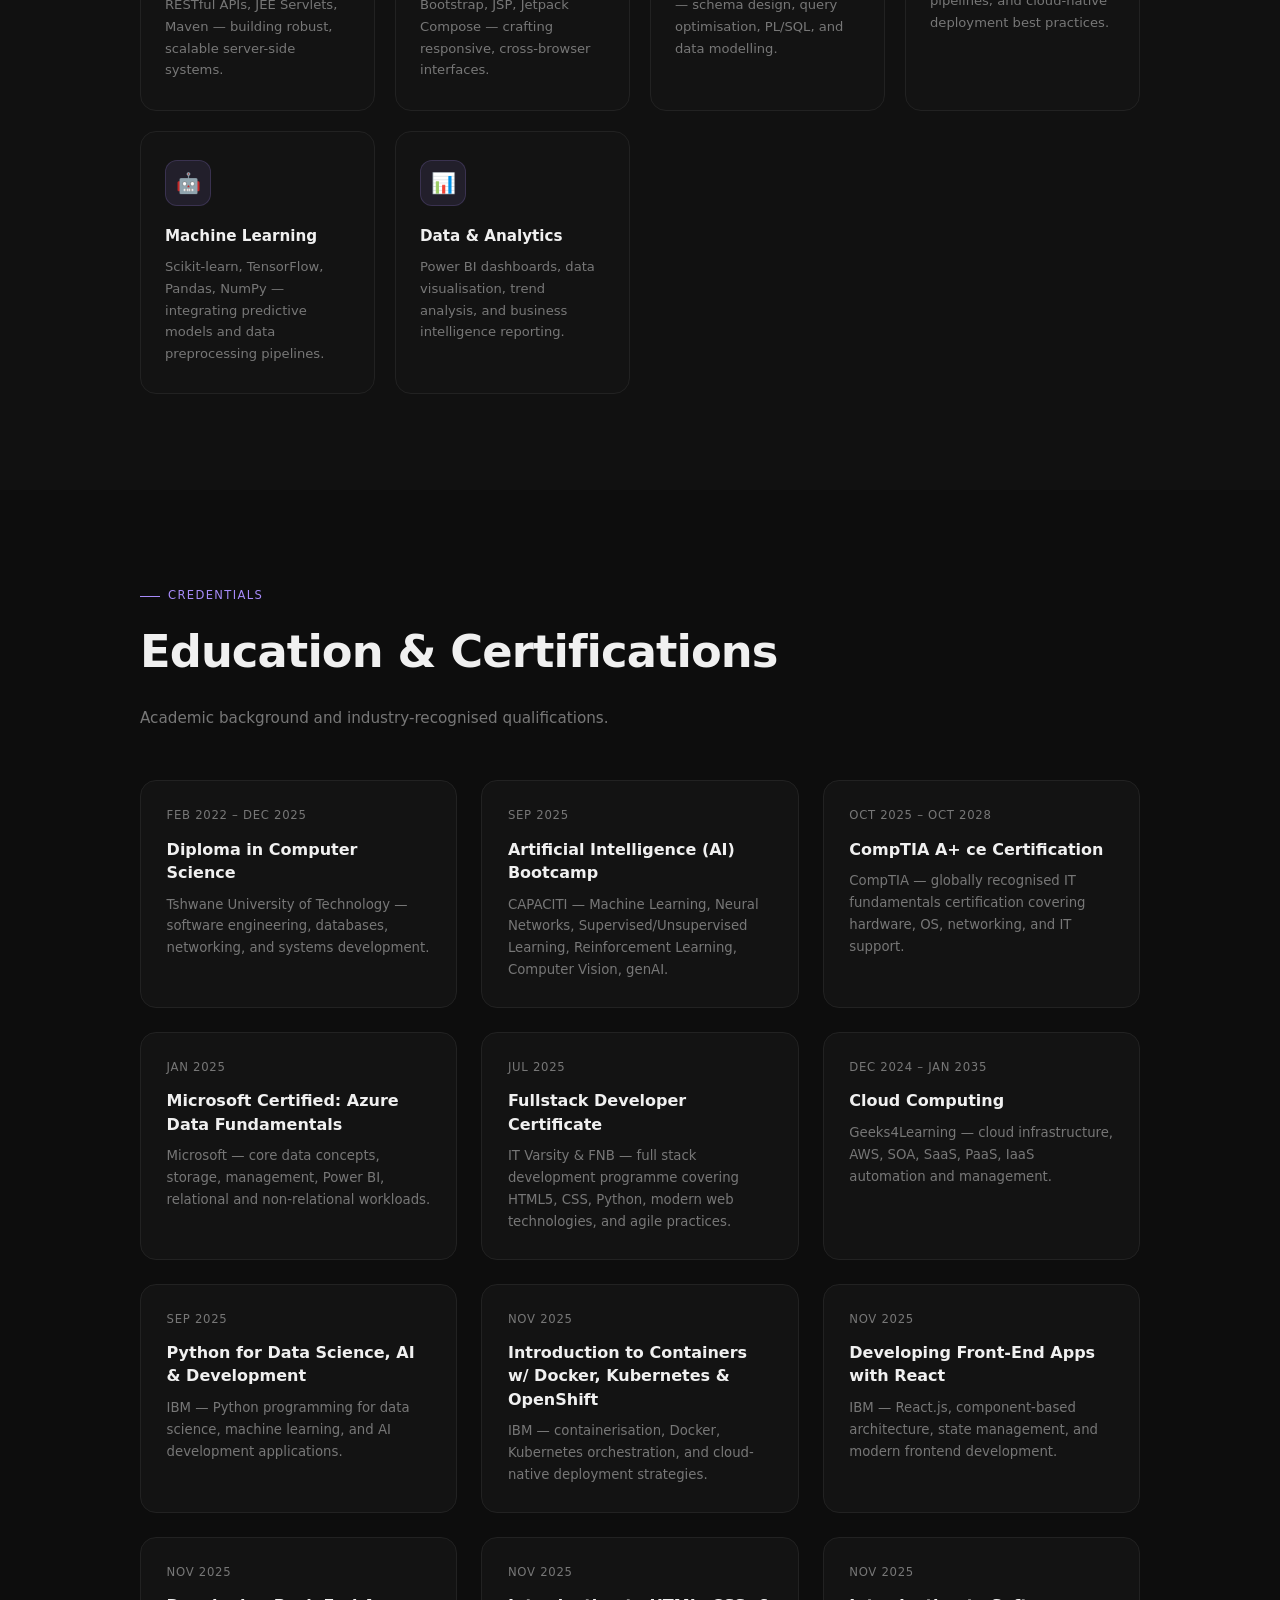
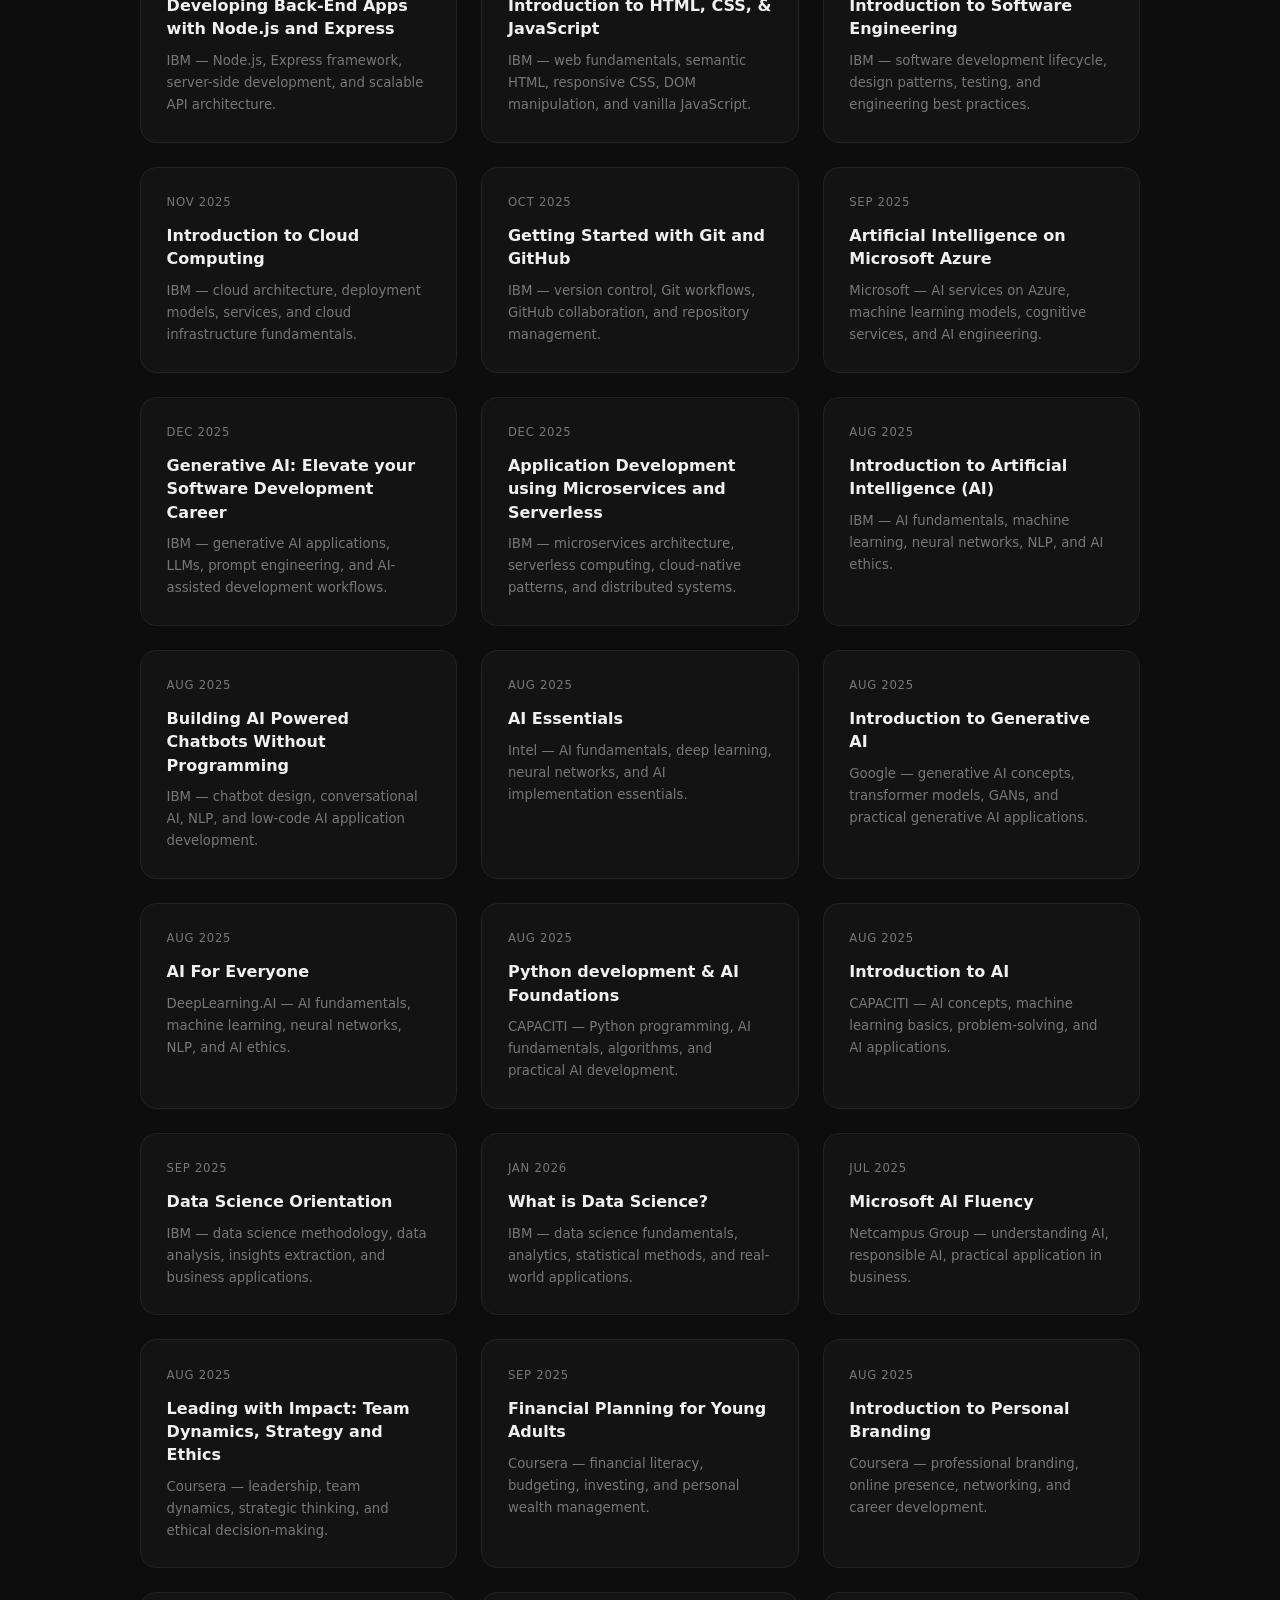
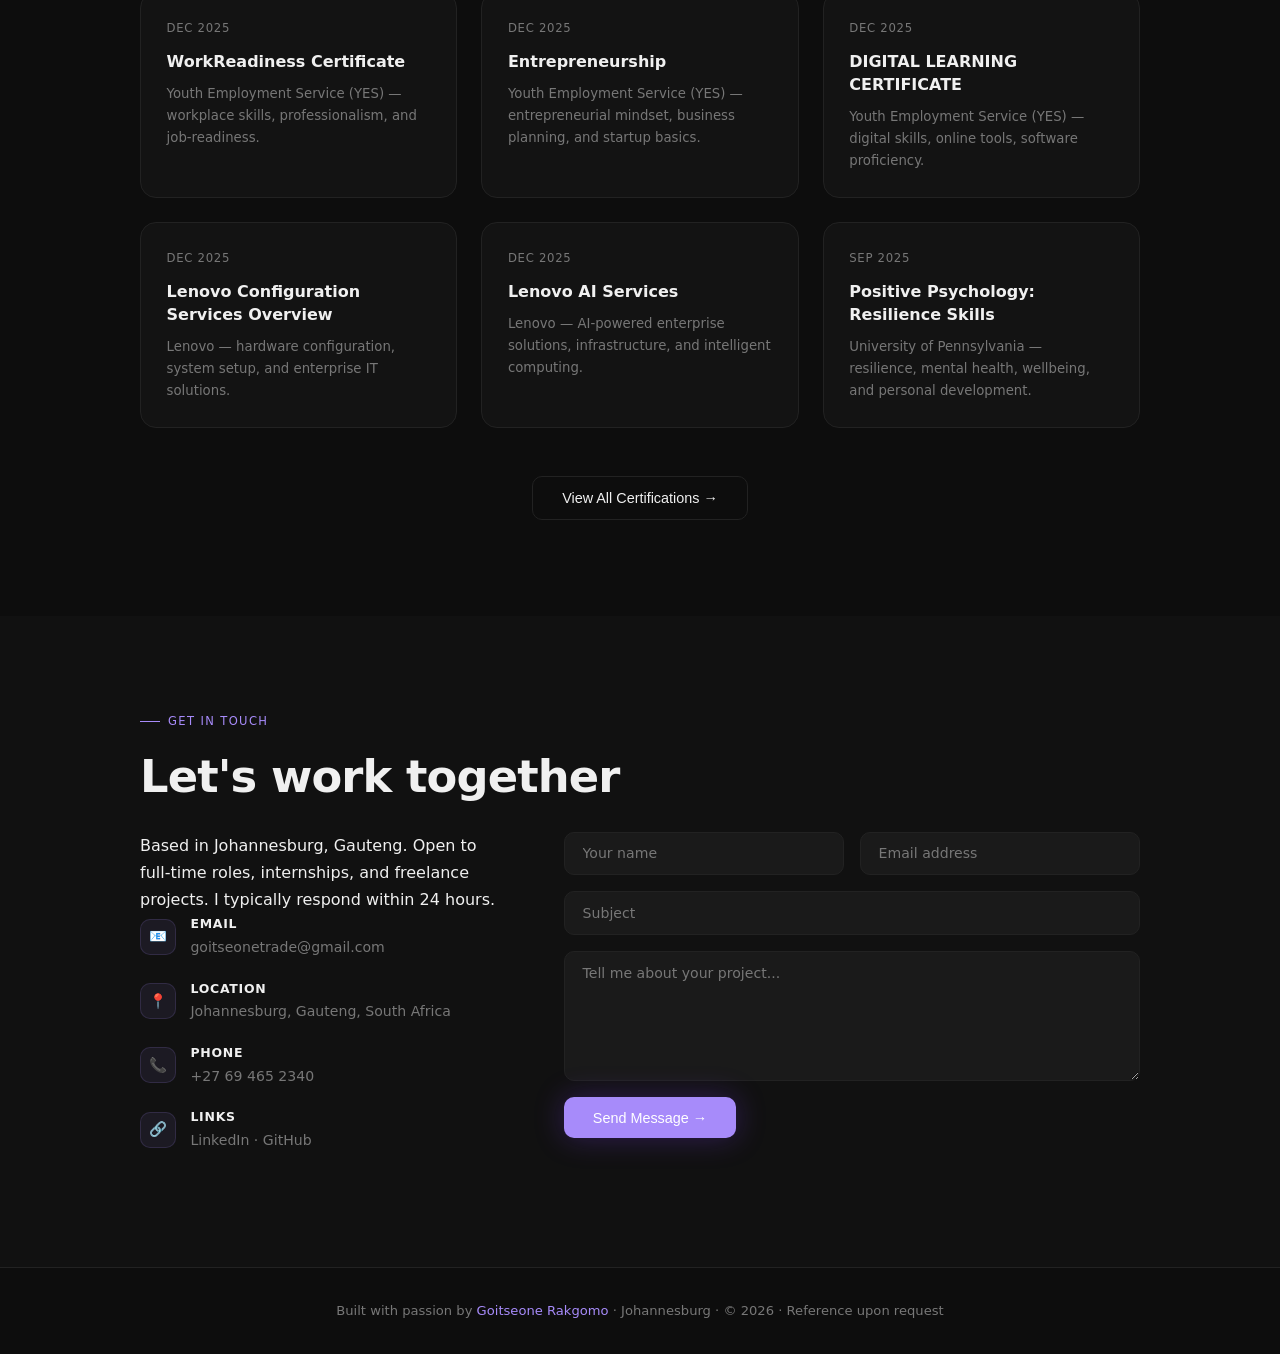
==== commit a749d5e6: "cert  update" ====
--- a/index.html
+++ b/index.html
@@ -162,6 +162,7 @@
 
 /* BLOG */
 .blog-grid{display:grid;grid-template-columns:repeat(auto-fit,minmax(280px,1fr));gap:1.5rem}
+.blog-grid.collapsed .blog-card:nth-child(n+12){display:none}
 .blog-card{background:var(--card);border:1px solid var(--border);border-radius:16px;padding:1.6rem;transition:all .3s;position:relative;overflow:hidden}
 .blog-card::before{content:'';position:absolute;top:0;left:0;right:0;height:1px;background:linear-gradient(90deg,transparent,var(--accent),transparent);transform:scaleX(0);transition:transform .4s}
 .blog-card:hover{border-color:var(--accent);transform:translateY(-5px)}
@@ -316,33 +317,186 @@
     <div class="blog-card reveal delay-1">
       <div class="blog-date">Feb 2022 – Dec 2025</div>
       <div class="blog-title">Diploma in Computer Science</div>
-      <p class="blog-excerpt">Tshwane University of Technology — covering software engineering, databases, networking, and systems development across 4 years of study.</p>
-    </div>
-    <div class="blog-card reveal delay-2">
-      <div class="blog-date">Sep 2024 – Dec 2024</div>
-      <div class="blog-title">Cloud Automation Trainee</div>
-      <p class="blog-excerpt">Geeks4Learning — hands-on cloud computing training covering automation, infrastructure, and deployment workflows.</p>
-    </div>
-    <div class="blog-card reveal delay-3">
-      <div class="blog-date">Jul 2025 – Oct 2025</div>
-      <div class="blog-title">CompTIA Skills Program</div>
-      <p class="blog-excerpt">B&T IT Solutions — CompTIA A+ ce certification training focused on hardware, OS, networking, and IT support fundamentals.</p>
+      <p class="blog-excerpt">Tshwane University of Technology — software engineering, databases, networking, and systems development.</p>
+    </div>
+    <div class="blog-card reveal delay-2">
+      <div class="blog-date">Sep 2025</div>
+      <div class="blog-title">Artificial Intelligence (AI) Bootcamp</div>
+      <p class="blog-excerpt">CAPACITI — Machine Learning, Neural Networks, Supervised/Unsupervised Learning, Reinforcement Learning, Computer Vision, genAI.</p>
+    </div>
+    <div class="blog-card reveal delay-3">
+      <div class="blog-date">Oct 2025 – Oct 2028</div>
+      <div class="blog-title">CompTIA A+ ce Certification</div>
+      <p class="blog-excerpt">CompTIA — globally recognised IT fundamentals certification covering hardware, OS, networking, and IT support.</p>
     </div>
     <div class="blog-card reveal delay-1">
       <div class="blog-date">Jan 2025</div>
-      <div class="blog-title">Microsoft Azure Data Fundamentals</div>
-      <p class="blog-excerpt">Microsoft certified — core data concepts, Azure data services, relational and non-relational data workloads.</p>
+      <div class="blog-title">Microsoft Certified: Azure Data Fundamentals</div>
+      <p class="blog-excerpt">Microsoft — core data concepts, storage, management, Power BI, relational and non-relational workloads.</p>
     </div>
     <div class="blog-card reveal delay-2">
       <div class="blog-date">Jul 2025</div>
-      <div class="blog-title">Full Stack Development Certificate</div>
-      <p class="blog-excerpt">IT Varsity & FNB — recognised full stack development programme covering modern web technologies and agile practices.</p>
-    </div>
-    <div class="blog-card reveal delay-3">
+      <div class="blog-title">Fullstack Developer Certificate</div>
+      <p class="blog-excerpt">IT Varsity & FNB — full stack development programme covering HTML5, CSS, Python, modern web technologies, and agile practices.</p>
+    </div>
+    <div class="blog-card reveal delay-3">
+      <div class="blog-date">Dec 2024 – Jan 2035</div>
+      <div class="blog-title">Cloud Computing</div>
+      <p class="blog-excerpt">Geeks4Learning — cloud infrastructure, AWS, SOA, SaaS, PaaS, IaaS automation and management.</p>
+    </div>
+    <div class="blog-card reveal delay-1">
+      <div class="blog-date">Sep 2025</div>
+      <div class="blog-title">Python for Data Science, AI & Development</div>
+      <p class="blog-excerpt">IBM — Python programming for data science, machine learning, and AI development applications.</p>
+    </div>
+    <div class="blog-card reveal delay-2">
+      <div class="blog-date">Nov 2025</div>
+      <div class="blog-title">Introduction to Containers w/ Docker, Kubernetes & OpenShift</div>
+      <p class="blog-excerpt">IBM — containerisation, Docker, Kubernetes orchestration, and cloud-native deployment strategies.</p>
+    </div>
+    <div class="blog-card reveal delay-3">
+      <div class="blog-date">Nov 2025</div>
+      <div class="blog-title">Developing Front-End Apps with React</div>
+      <p class="blog-excerpt">IBM — React.js, component-based architecture, state management, and modern frontend development.</p>
+    </div>
+    <div class="blog-card reveal delay-1">
+      <div class="blog-date">Nov 2025</div>
+      <div class="blog-title">Developing Back-End Apps with Node.js and Express</div>
+      <p class="blog-excerpt">IBM — Node.js, Express framework, server-side development, and scalable API architecture.</p>
+    </div>
+    <div class="blog-card reveal delay-2">
+      <div class="blog-date">Nov 2025</div>
+      <div class="blog-title">Introduction to HTML, CSS, & JavaScript</div>
+      <p class="blog-excerpt">IBM — web fundamentals, semantic HTML, responsive CSS, DOM manipulation, and vanilla JavaScript.</p>
+    </div>
+    <div class="blog-card reveal delay-3">
+      <div class="blog-date">Nov 2025</div>
+      <div class="blog-title">Introduction to Software Engineering</div>
+      <p class="blog-excerpt">IBM — software development lifecycle, design patterns, testing, and engineering best practices.</p>
+    </div>
+    <div class="blog-card reveal delay-1">
+      <div class="blog-date">Nov 2025</div>
+      <div class="blog-title">Introduction to Cloud Computing</div>
+      <p class="blog-excerpt">IBM — cloud architecture, deployment models, services, and cloud infrastructure fundamentals.</p>
+    </div>
+    <div class="blog-card reveal delay-2">
       <div class="blog-date">Oct 2025</div>
-      <div class="blog-title">CompTIA A+ ce</div>
-      <p class="blog-excerpt">CompTIA — globally recognised IT certification validating foundational technical skills in hardware, software, and security.</p>
-    </div>
+      <div class="blog-title">Getting Started with Git and GitHub</div>
+      <p class="blog-excerpt">IBM — version control, Git workflows, GitHub collaboration, and repository management.</p>
+    </div>
+    <div class="blog-card reveal delay-3">
+      <div class="blog-date">Sep 2025</div>
+      <div class="blog-title">Artificial Intelligence on Microsoft Azure</div>
+      <p class="blog-excerpt">Microsoft — AI services on Azure, machine learning models, cognitive services, and AI engineering.</p>
+    </div>
+    <div class="blog-card reveal delay-1">
+      <div class="blog-date">Dec 2025</div>
+      <div class="blog-title">Generative AI: Elevate your Software Development Career</div>
+      <p class="blog-excerpt">IBM — generative AI applications, LLMs, prompt engineering, and AI-assisted development workflows.</p>
+    </div>
+    <div class="blog-card reveal delay-2">
+      <div class="blog-date">Dec 2025</div>
+      <div class="blog-title">Application Development using Microservices and Serverless</div>
+      <p class="blog-excerpt">IBM — microservices architecture, serverless computing, cloud-native patterns, and distributed systems.</p>
+    </div>
+    <div class="blog-card reveal delay-3">
+      <div class="blog-date">Aug 2025</div>
+      <div class="blog-title">Introduction to Artificial Intelligence (AI)</div>
+      <p class="blog-excerpt">IBM — AI fundamentals, machine learning, neural networks, NLP, and AI ethics.</p>
+    </div>
+    <div class="blog-card reveal delay-1">
+      <div class="blog-date">Aug 2025</div>
+      <div class="blog-title">Building AI Powered Chatbots Without Programming</div>
+      <p class="blog-excerpt">IBM — chatbot design, conversational AI, NLP, and low-code AI application development.</p>
+    </div>
+    <div class="blog-card reveal delay-2">
+      <div class="blog-date">Aug 2025</div>
+      <div class="blog-title">AI Essentials</div>
+      <p class="blog-excerpt">Intel — AI fundamentals, deep learning, neural networks, and AI implementation essentials.</p>
+    </div>
+    <div class="blog-card reveal delay-3">
+      <div class="blog-date">Aug 2025</div>
+      <div class="blog-title">Introduction to Generative AI</div>
+      <p class="blog-excerpt">Google — generative AI concepts, transformer models, GANs, and practical generative AI applications.</p>
+    </div>
+    <div class="blog-card reveal delay-1">
+      <div class="blog-date">Aug 2025</div>
+      <div class="blog-title">AI For Everyone</div>
+      <p class="blog-excerpt">DeepLearning.AI — AI fundamentals, machine learning, neural networks, NLP, and AI ethics.</p>
+    </div>
+    <div class="blog-card reveal delay-2">
+      <div class="blog-date">Aug 2025</div>
+      <div class="blog-title">Python development & AI Foundations</div>
+      <p class="blog-excerpt">CAPACITI — Python programming, AI fundamentals, algorithms, and practical AI development.</p>
+    </div>
+    <div class="blog-card reveal delay-3">
+      <div class="blog-date">Aug 2025</div>
+      <div class="blog-title">Introduction to AI</div>
+      <p class="blog-excerpt">CAPACITI — AI concepts, machine learning basics, problem-solving, and AI applications.</p>
+    </div>
+    <div class="blog-card reveal delay-1">
+      <div class="blog-date">Sep 2025</div>
+      <div class="blog-title">Data Science Orientation</div>
+      <p class="blog-excerpt">IBM — data science methodology, data analysis, insights extraction, and business applications.</p>
+    </div>
+    <div class="blog-card reveal delay-2">
+      <div class="blog-date">Jan 2026</div>
+      <div class="blog-title">What is Data Science?</div>
+      <p class="blog-excerpt">IBM — data science fundamentals, analytics, statistical methods, and real-world applications.</p>
+    </div>
+    <div class="blog-card reveal delay-3">
+      <div class="blog-date">Jul 2025</div>
+      <div class="blog-title">Microsoft AI Fluency</div>
+      <p class="blog-excerpt">Netcampus Group — understanding AI, responsible AI, practical application in business.</p>
+    </div>
+    <div class="blog-card reveal delay-1">
+      <div class="blog-date">Aug 2025</div>
+      <div class="blog-title">Leading with Impact: Team Dynamics, Strategy and Ethics</div>
+      <p class="blog-excerpt">Coursera — leadership, team dynamics, strategic thinking, and ethical decision-making.</p>
+    </div>
+    <div class="blog-card reveal delay-2">
+      <div class="blog-date">Sep 2025</div>
+      <div class="blog-title">Financial Planning for Young Adults</div>
+      <p class="blog-excerpt">Coursera — financial literacy, budgeting, investing, and personal wealth management.</p>
+    </div>
+    <div class="blog-card reveal delay-3">
+      <div class="blog-date">Aug 2025</div>
+      <div class="blog-title">Introduction to Personal Branding</div>
+      <p class="blog-excerpt">Coursera — professional branding, online presence, networking, and career development.</p>
+    </div>
+    <div class="blog-card reveal delay-1">
+      <div class="blog-date">Dec 2025</div>
+      <div class="blog-title">WorkReadiness Certificate</div>
+      <p class="blog-excerpt">Youth Employment Service (YES) — workplace skills, professionalism, and job-readiness.</p>
+    </div>
+    <div class="blog-card reveal delay-2">
+      <div class="blog-date">Dec 2025</div>
+      <div class="blog-title">Entrepreneurship</div>
+      <p class="blog-excerpt">Youth Employment Service (YES) — entrepreneurial mindset, business planning, and startup basics.</p>
+    </div>
+    <div class="blog-card reveal delay-3">
+      <div class="blog-date">Dec 2025</div>
+      <div class="blog-title">DIGITAL LEARNING CERTIFICATE</div>
+      <p class="blog-excerpt">Youth Employment Service (YES) — digital skills, online tools, software proficiency.</p>
+    </div>
+    <div class="blog-card reveal delay-1">
+      <div class="blog-date">Dec 2025</div>
+      <div class="blog-title">Lenovo Configuration Services Overview</div>
+      <p class="blog-excerpt">Lenovo — hardware configuration, system setup, and enterprise IT solutions.</p>
+    </div>
+    <div class="blog-card reveal delay-2">
+      <div class="blog-date">Dec 2025</div>
+      <div class="blog-title">Lenovo AI Services</div>
+      <p class="blog-excerpt">Lenovo — AI-powered enterprise solutions, infrastructure, and intelligent computing.</p>
+    </div>
+    <div class="blog-card reveal delay-3">
+      <div class="blog-date">Sep 2025</div>
+      <div class="blog-title">Positive Psychology: Resilience Skills</div>
+      <p class="blog-excerpt">University of Pennsylvania — resilience, mental health, wellbeing, and personal development.</p>
+    </div>
+  </div>
+  <div style="text-align:center;margin-top:3rem">
+    <button id="toggleCerts" class="btn btn-outline" style="cursor:pointer">View All Certifications →</button>
   </div>
 </div></section>
 
